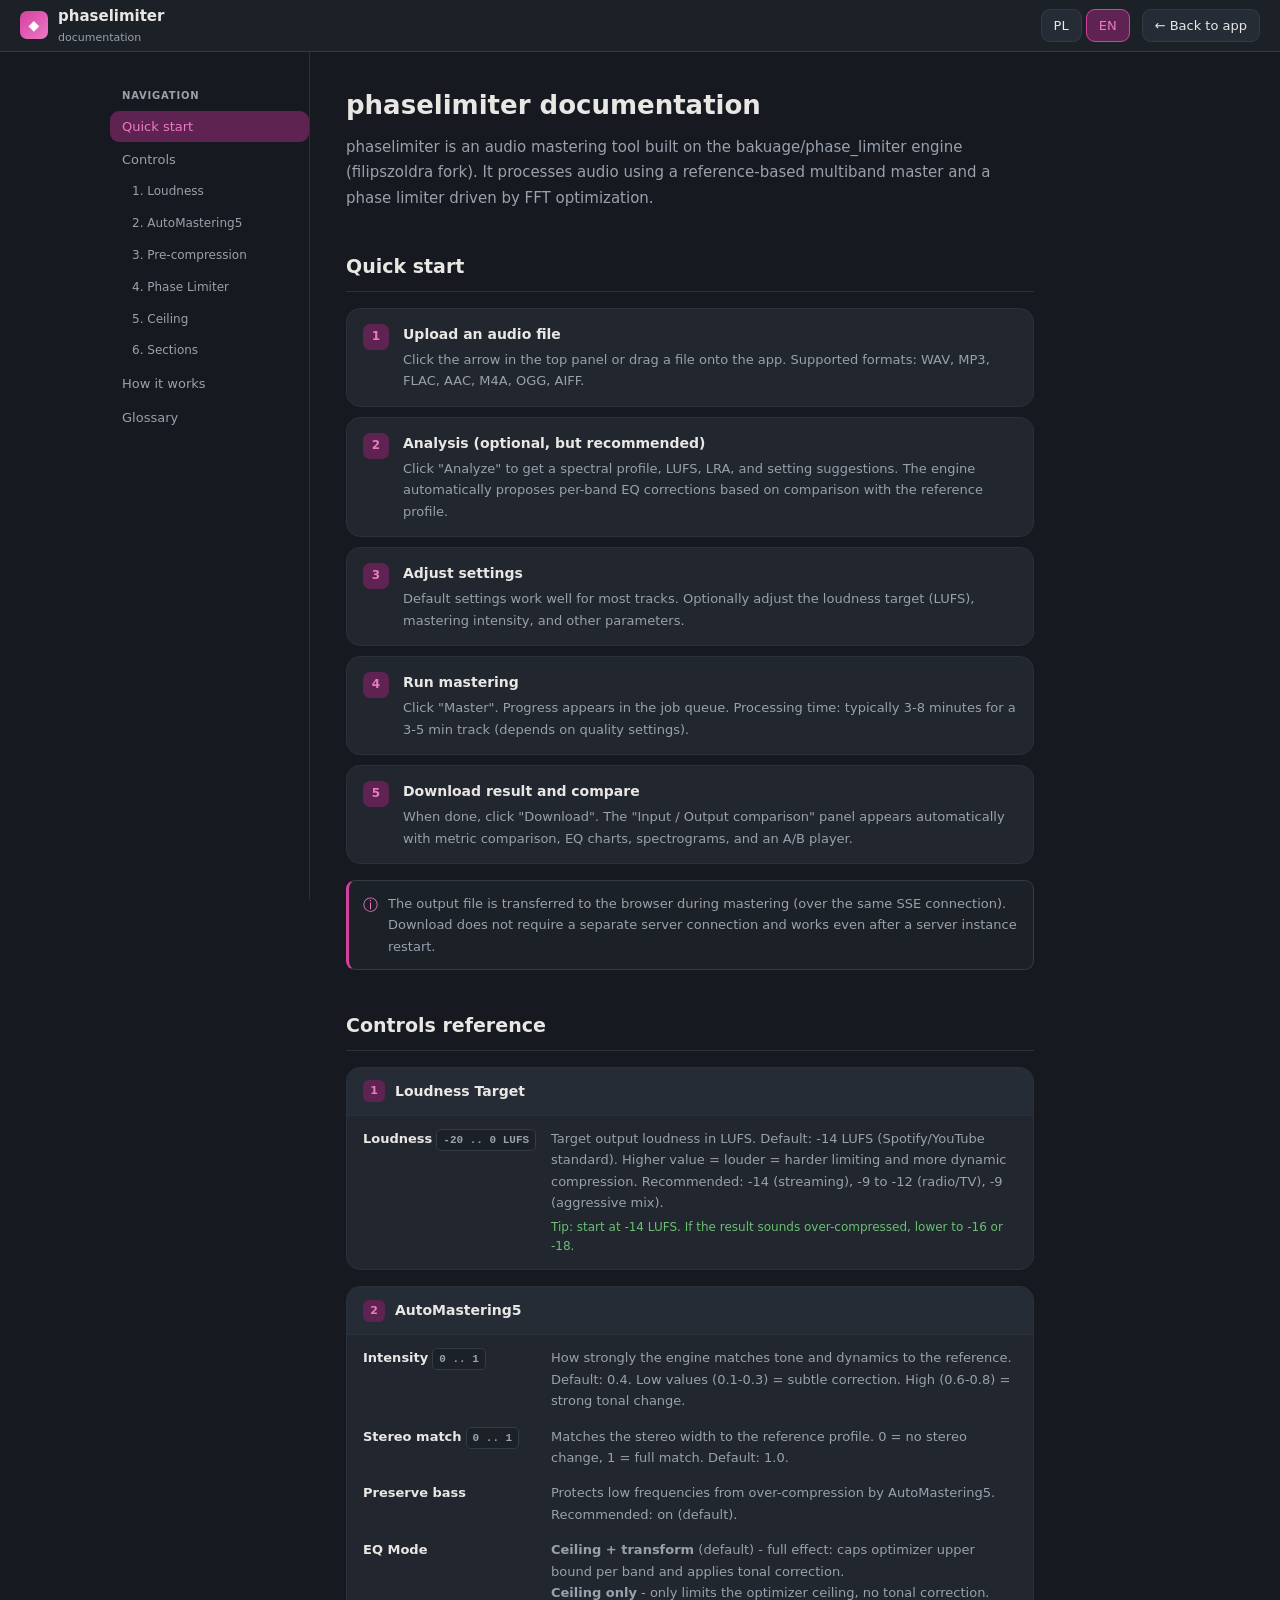
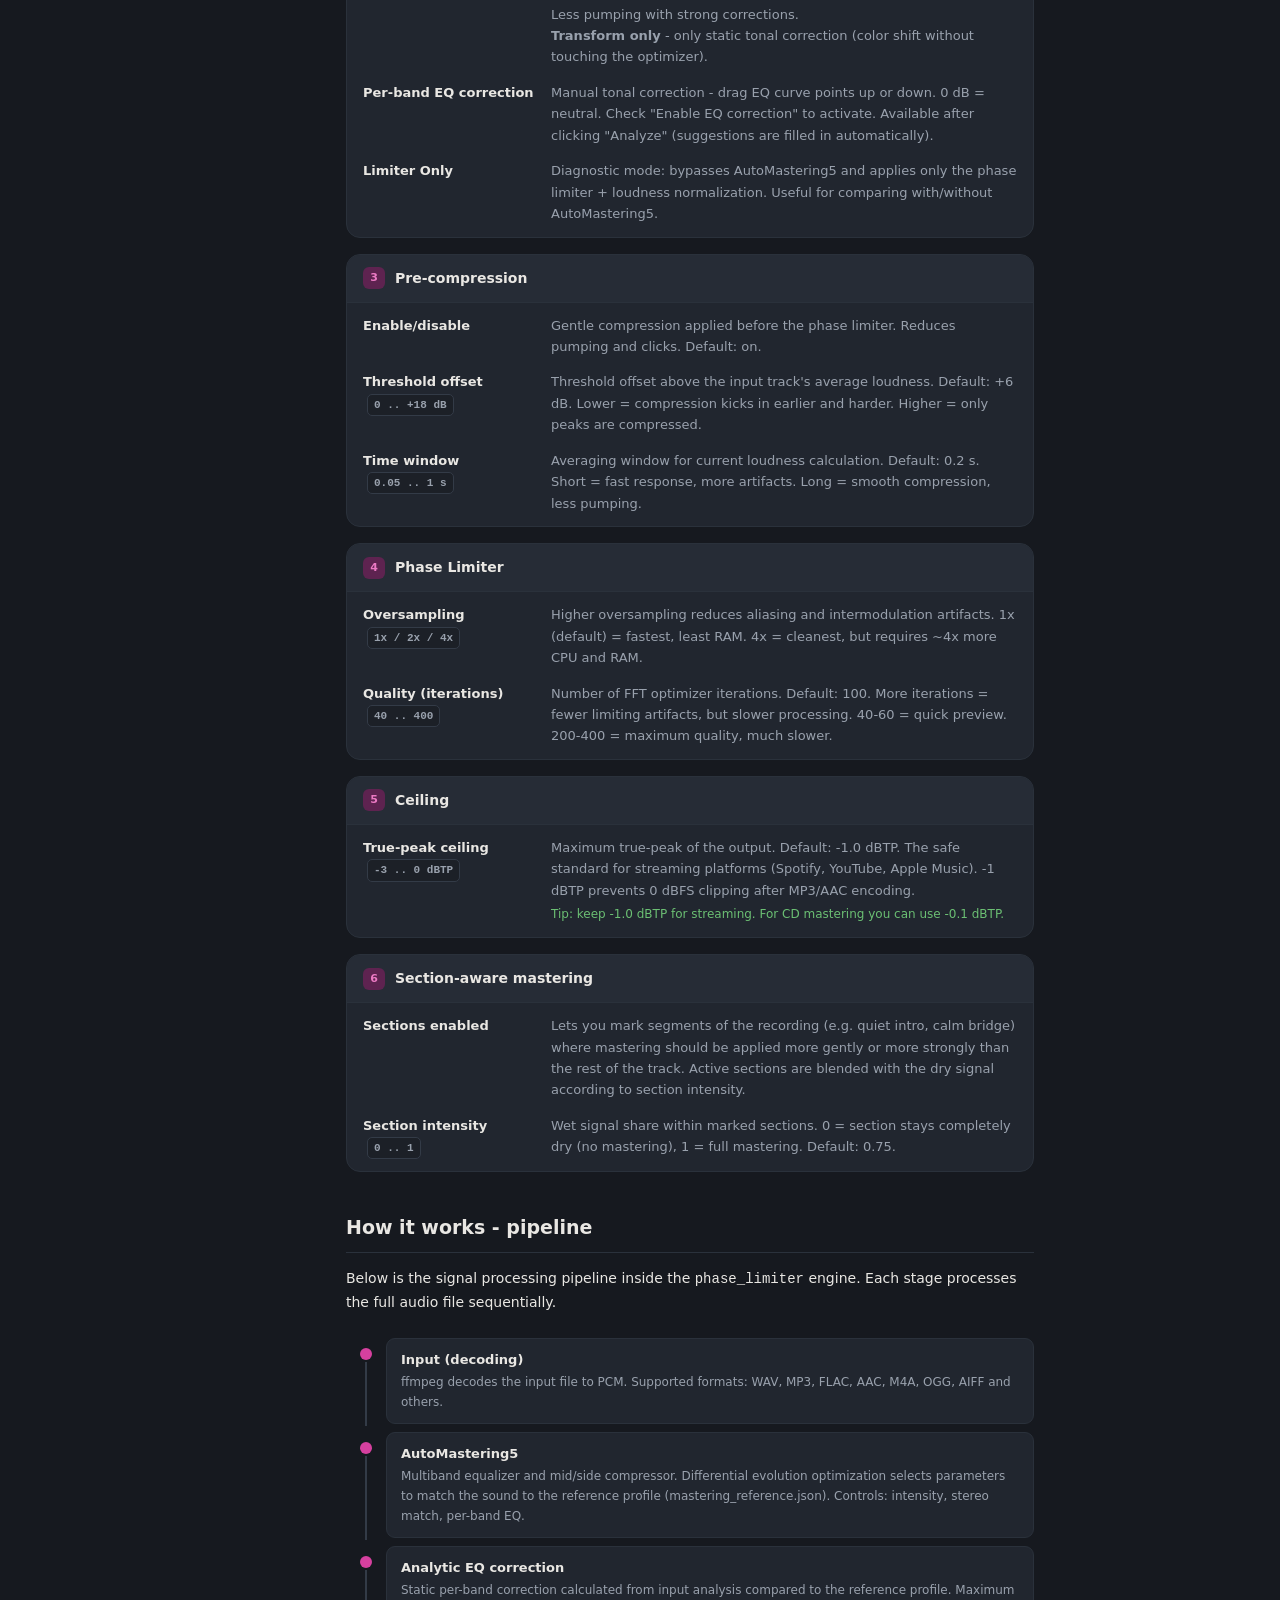
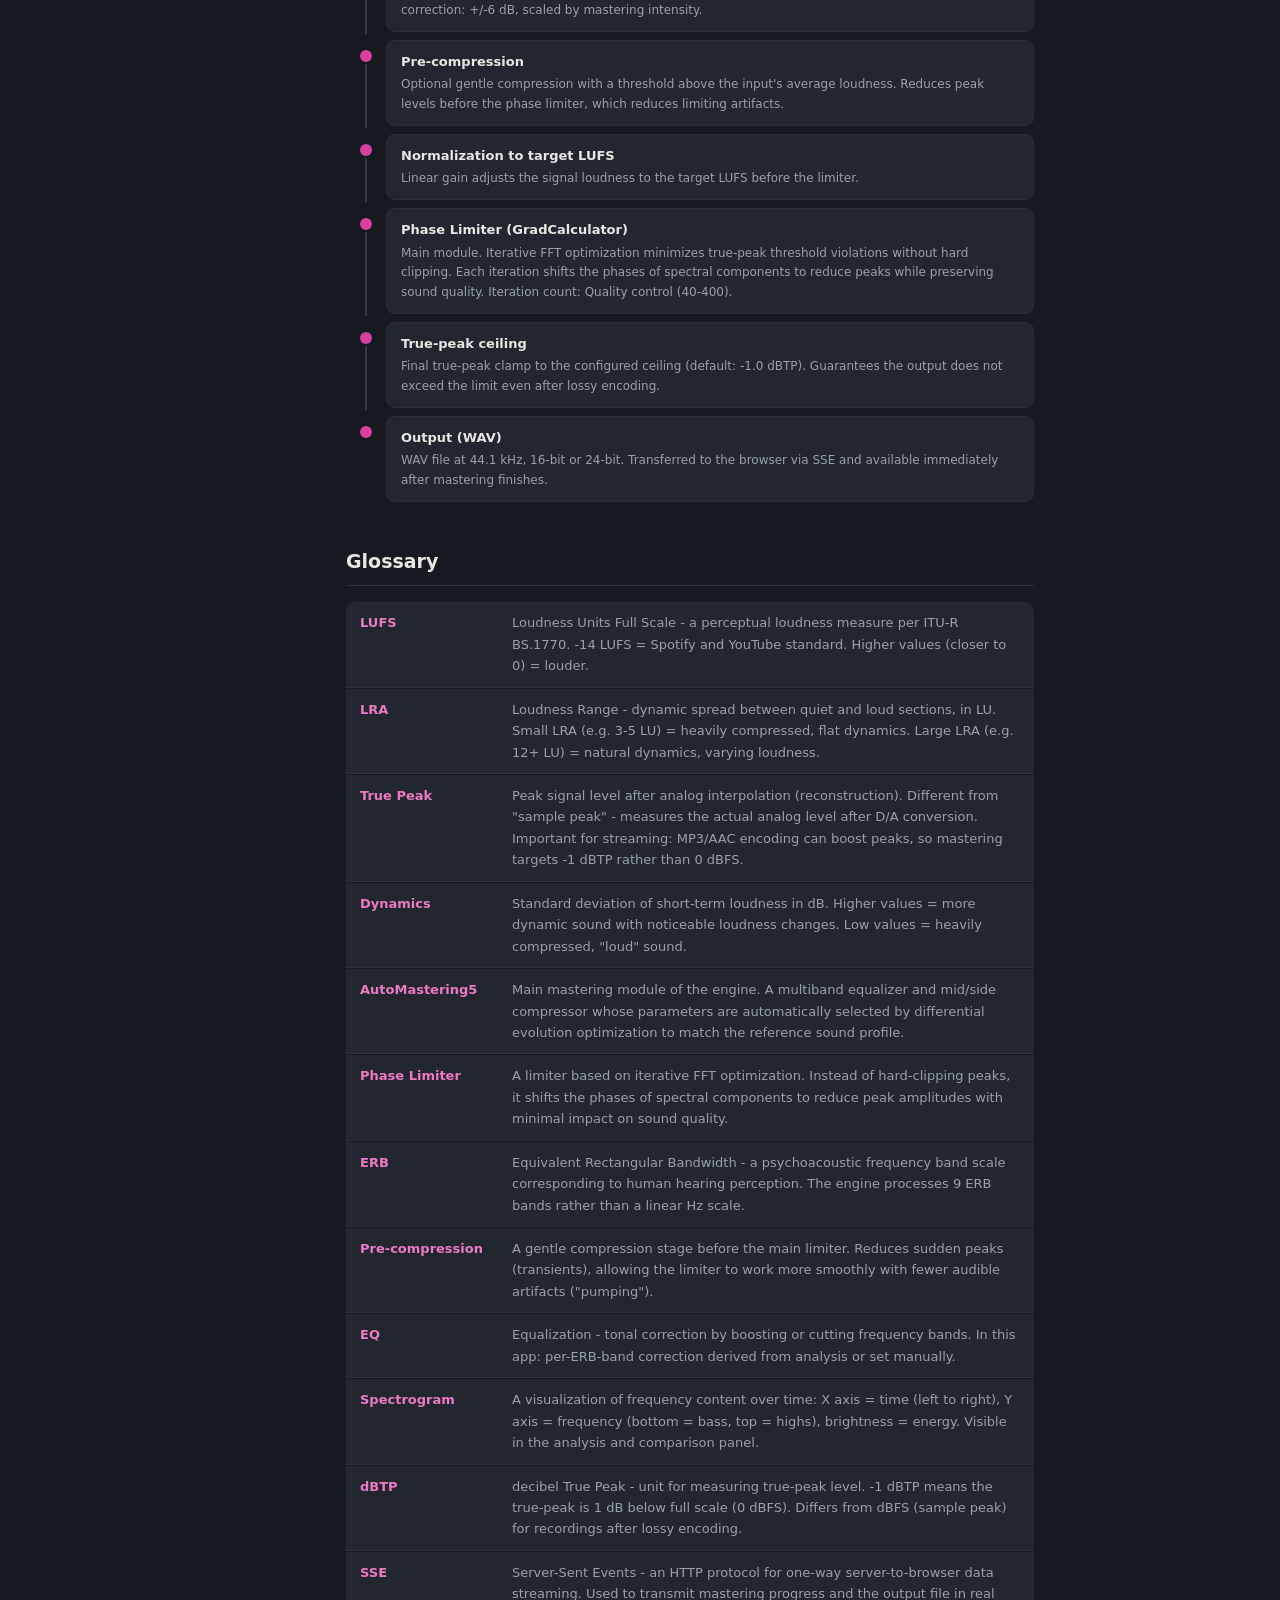
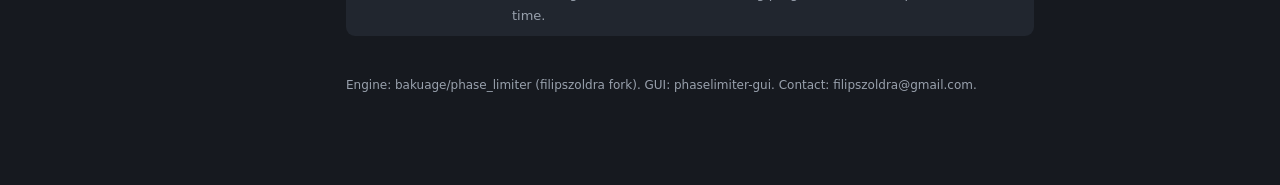
==== web/docs/index.html @ 51f245cd "feat: add /docs documentation page (PL/EN) with Docs link in topbar - web/docs/index.html: self-cont" ====
<!DOCTYPE html>
<html lang="pl">
<head>
<meta charset="UTF-8" />
<meta name="viewport" content="width=device-width, initial-scale=1.0" />
<title>phaselimiter - dokumentacja / docs</title>
<style>
*, *::before, *::after { box-sizing: border-box; margin: 0; padding: 0; }

:root {
  --bg:         #16191f;
  --bg-2:       #1c2027;
  --card:       #21262f;
  --card-2:     #262c36;
  --line:       #333b47;
  --line-soft:  #2a313b;
  --text:       #e9e7e3;
  --muted:      #99a1ad;
  --accent:     #d6409f;
  --accent-soft:#ec7ac4;
  --accent-dim: #5e2350;
  --ok:         #6bbf73;
  --radius:     14px;
  --radius-sm:  9px;
  --font: ui-sans-serif, system-ui, -apple-system, "Segoe UI", Roboto, Helvetica, Arial, sans-serif;
}

html { scroll-behavior: smooth; }
body {
  background: var(--bg);
  color: var(--text);
  font-family: var(--font);
  font-size: 14px;
  line-height: 1.65;
  min-height: 100vh;
}

a { color: var(--accent-soft); text-decoration: none; }
a:hover { text-decoration: underline; }

/* ---------- topbar ---------- */
.topbar {
  position: sticky;
  top: 0;
  z-index: 100;
  background: var(--bg-2);
  border-bottom: 1px solid var(--line);
  display: flex;
  align-items: center;
  gap: 12px;
  padding: 0 20px;
  height: 52px;
}
.topbar-brand {
  display: flex;
  align-items: center;
  gap: 10px;
  font-weight: 600;
  font-size: 15px;
  color: var(--text);
  flex: 1;
}
.topbar-brand .logo {
  width: 28px;
  height: 28px;
  background: linear-gradient(135deg, var(--accent), var(--accent-soft));
  border-radius: 7px;
  display: flex;
  align-items: center;
  justify-content: center;
  font-size: 14px;
  color: #fff;
  flex-shrink: 0;
}
.topbar-brand .subtitle {
  font-size: 11px;
  color: var(--muted);
  font-weight: 400;
  margin-top: 1px;
}
.btn {
  display: inline-flex;
  align-items: center;
  gap: 5px;
  padding: 5px 12px;
  border-radius: var(--radius-sm);
  border: 1px solid var(--line);
  background: var(--card-2);
  color: var(--text);
  font: inherit;
  font-size: 13px;
  cursor: pointer;
  transition: background .15s, border-color .15s;
  text-decoration: none;
  white-space: nowrap;
}
.btn:hover { background: #2c333e; border-color: #3c4552; text-decoration: none; }
.btn.active { background: var(--accent-dim); border-color: var(--accent); color: var(--accent-soft); }
.lang-btns { display: flex; gap: 4px; }

/* ---------- layout ---------- */
.layout {
  display: grid;
  grid-template-columns: 220px 1fr;
  max-width: 1100px;
  margin: 0 auto;
  gap: 0;
  min-height: calc(100vh - 52px);
}

/* ---------- sidebar ---------- */
.sidebar {
  position: sticky;
  top: 52px;
  height: calc(100vh - 52px);
  overflow-y: auto;
  padding: 24px 0 24px 20px;
  border-right: 1px solid var(--line-soft);
}
.sidebar nav { display: flex; flex-direction: column; gap: 2px; }
.nav-section {
  font-size: 10px;
  font-weight: 700;
  letter-spacing: .08em;
  text-transform: uppercase;
  color: var(--muted);
  padding: 12px 12px 4px;
}
.nav-link {
  display: block;
  padding: 5px 12px;
  border-radius: var(--radius-sm);
  color: var(--muted);
  font-size: 13px;
  transition: background .1s, color .1s;
}
.nav-link:hover { background: var(--card); color: var(--text); text-decoration: none; }
.nav-link.active { background: var(--accent-dim); color: var(--accent-soft); }

/* ---------- content ---------- */
.content {
  padding: 32px 36px 80px;
  max-width: 760px;
}

h1 { font-size: 26px; font-weight: 700; margin-bottom: 8px; }
h2 {
  font-size: 19px;
  font-weight: 600;
  margin: 40px 0 14px;
  padding-bottom: 8px;
  border-bottom: 1px solid var(--line-soft);
  scroll-margin-top: 68px;
}
h3 {
  font-size: 15px;
  font-weight: 600;
  color: var(--accent-soft);
  margin: 24px 0 8px;
  scroll-margin-top: 68px;
}
h4 { font-size: 13px; font-weight: 600; margin: 16px 0 4px; color: var(--text); }
p { margin-bottom: 10px; color: var(--text); }
li { margin-bottom: 4px; }
ul, ol { padding-left: 20px; margin-bottom: 12px; }

.lead {
  font-size: 15px;
  color: var(--muted);
  margin-bottom: 24px;
  line-height: 1.7;
}

/* ---------- step card ---------- */
.step-list { display: flex; flex-direction: column; gap: 10px; margin: 16px 0; }
.step-item {
  display: flex;
  gap: 14px;
  background: var(--card);
  border: 1px solid var(--line-soft);
  border-radius: var(--radius);
  padding: 14px 16px;
}
.step-num {
  width: 26px;
  height: 26px;
  background: var(--accent-dim);
  color: var(--accent-soft);
  border-radius: 7px;
  display: flex;
  align-items: center;
  justify-content: center;
  font-size: 12px;
  font-weight: 700;
  flex-shrink: 0;
  margin-top: 1px;
}
.step-body { flex: 1; }
.step-title { font-weight: 600; margin-bottom: 3px; }
.step-desc { color: var(--muted); font-size: 13px; }

/* ---------- control card ---------- */
.ctrl-section {
  background: var(--card);
  border: 1px solid var(--line-soft);
  border-radius: var(--radius);
  margin: 16px 0;
  overflow: hidden;
}
.ctrl-section-head {
  display: flex;
  align-items: center;
  gap: 10px;
  padding: 12px 16px;
  background: var(--card-2);
  border-bottom: 1px solid var(--line-soft);
}
.step-badge {
  width: 22px;
  height: 22px;
  background: var(--accent-dim);
  color: var(--accent-soft);
  border-radius: 6px;
  display: flex;
  align-items: center;
  justify-content: center;
  font-size: 11px;
  font-weight: 700;
  flex-shrink: 0;
}
.ctrl-section-title { font-weight: 600; font-size: 14px; }
.ctrl-section-body { padding: 12px 16px; display: flex; flex-direction: column; gap: 14px; }

.ctrl-row { display: grid; grid-template-columns: 180px 1fr; gap: 8px; align-items: start; }
.ctrl-name { font-weight: 600; font-size: 13px; }
.ctrl-range {
  display: inline-block;
  font-size: 11px;
  color: var(--muted);
  background: var(--bg-2);
  border: 1px solid var(--line);
  border-radius: 5px;
  padding: 1px 6px;
  margin-left: 4px;
  font-family: ui-monospace, "Cascadia Code", monospace;
}
.ctrl-desc { color: var(--muted); font-size: 13px; }
.ctrl-tip {
  margin-top: 4px;
  font-size: 12px;
  color: var(--ok);
}

/* ---------- pipeline ---------- */
.pipeline {
  display: flex;
  flex-direction: column;
  gap: 0;
  margin: 20px 0;
}
.pipe-step {
  display: flex;
  gap: 0;
  align-items: stretch;
}
.pipe-connector {
  display: flex;
  flex-direction: column;
  align-items: center;
  width: 40px;
  flex-shrink: 0;
}
.pipe-dot {
  width: 12px;
  height: 12px;
  border-radius: 50%;
  background: var(--accent);
  flex-shrink: 0;
  margin-top: 14px;
}
.pipe-line {
  width: 2px;
  flex: 1;
  background: var(--line);
  margin: 2px 0;
}
.pipe-step:last-child .pipe-line { display: none; }
.pipe-card {
  flex: 1;
  background: var(--card);
  border: 1px solid var(--line-soft);
  border-radius: var(--radius-sm);
  padding: 10px 14px;
  margin: 4px 0;
}
.pipe-card-title { font-weight: 600; font-size: 13px; margin-bottom: 3px; }
.pipe-card-desc { font-size: 12px; color: var(--muted); }

/* ---------- glossary table ---------- */
.glossary { display: flex; flex-direction: column; gap: 1px; margin: 16px 0; }
.gloss-row {
  display: grid;
  grid-template-columns: 140px 1fr;
  gap: 12px;
  padding: 10px 14px;
  background: var(--card);
  border-radius: 0;
  border-bottom: 1px solid var(--line-soft);
}
.gloss-row:first-child { border-radius: var(--radius-sm) var(--radius-sm) 0 0; }
.gloss-row:last-child { border-radius: 0 0 var(--radius-sm) var(--radius-sm); border-bottom: none; }
.gloss-term { font-weight: 700; font-size: 13px; color: var(--accent-soft); }
.gloss-def { font-size: 13px; color: var(--muted); }

/* ---------- callout ---------- */
.callout {
  display: flex;
  gap: 10px;
  background: var(--bg-2);
  border: 1px solid var(--line);
  border-left: 3px solid var(--accent);
  border-radius: var(--radius-sm);
  padding: 12px 14px;
  margin: 14px 0;
  font-size: 13px;
  color: var(--muted);
}
.callout-icon { color: var(--accent-soft); font-size: 15px; flex-shrink: 0; }

/* ---------- lang visibility ---------- */
.lang-pl, .lang-en { }
[data-lang="en"] .lang-pl { display: none; }
[data-lang="pl"] .lang-en { display: none; }

/* ---------- responsive ---------- */
@media (max-width: 700px) {
  .layout { grid-template-columns: 1fr; }
  .sidebar { display: none; }
  .content { padding: 20px 16px 60px; }
  .ctrl-row { grid-template-columns: 1fr; }
  .gloss-row { grid-template-columns: 1fr; gap: 2px; }
}
</style>
</head>
<body data-lang="pl">

<!-- TOPBAR -->
<header class="topbar">
  <div class="topbar-brand">
    <div class="logo">◆</div>
    <div>
      <div>phaselimiter</div>
      <div class="subtitle lang-pl">dokumentacja</div>
      <div class="subtitle lang-en">documentation</div>
    </div>
  </div>
  <div class="lang-btns">
    <button class="btn active" id="btnPL" onclick="setLang('pl')">PL</button>
    <button class="btn"        id="btnEN" onclick="setLang('en')">EN</button>
  </div>
  <a href="/" class="btn">
    <span class="lang-pl">&#8592; Aplikacja</span>
    <span class="lang-en">&#8592; Back to app</span>
  </a>
</header>

<!-- LAYOUT -->
<div class="layout">

  <!-- SIDEBAR -->
  <aside class="sidebar">
    <nav>
      <div class="nav-section lang-pl">Nawigacja</div>
      <div class="nav-section lang-en">Navigation</div>

      <a class="nav-link" href="#quickstart">
        <span class="lang-pl">Szybki start</span>
        <span class="lang-en">Quick start</span>
      </a>
      <a class="nav-link" href="#controls">
        <span class="lang-pl">Kontrolki</span>
        <span class="lang-en">Controls</span>
      </a>
      <a class="nav-link" href="#ctrl-loudness" style="padding-left:22px;font-size:12px">
        <span class="lang-pl">1. Glosnosc</span>
        <span class="lang-en">1. Loudness</span>
      </a>
      <a class="nav-link" href="#ctrl-am5" style="padding-left:22px;font-size:12px">
        <span class="lang-pl">2. AutoMastering5</span>
        <span class="lang-en">2. AutoMastering5</span>
      </a>
      <a class="nav-link" href="#ctrl-precomp" style="padding-left:22px;font-size:12px">
        <span class="lang-pl">3. Pre-kompresja</span>
        <span class="lang-en">3. Pre-compression</span>
      </a>
      <a class="nav-link" href="#ctrl-limiter" style="padding-left:22px;font-size:12px">
        <span class="lang-pl">4. Phase Limiter</span>
        <span class="lang-en">4. Phase Limiter</span>
      </a>
      <a class="nav-link" href="#ctrl-ceiling" style="padding-left:22px;font-size:12px">
        <span class="lang-pl">5. Sufit (Ceiling)</span>
        <span class="lang-en">5. Ceiling</span>
      </a>
      <a class="nav-link" href="#ctrl-sections" style="padding-left:22px;font-size:12px">
        <span class="lang-pl">6. Sekcje</span>
        <span class="lang-en">6. Sections</span>
      </a>
      <a class="nav-link" href="#pipeline">
        <span class="lang-pl">Jak to dziala</span>
        <span class="lang-en">How it works</span>
      </a>
      <a class="nav-link" href="#glossary">
        <span class="lang-pl">Slowniczek</span>
        <span class="lang-en">Glossary</span>
      </a>
    </nav>
  </aside>

  <!-- CONTENT -->
  <main class="content">

    <!-- TITLE -->
    <h1>
      <span class="lang-pl">Dokumentacja phaselimiter</span>
      <span class="lang-en">phaselimiter documentation</span>
    </h1>
    <p class="lead lang-pl">
      phaselimiter to narzedzie do masteringu audio oparte na silniku bakuage/phase_limiter
      (fork filipszoldra). Przetwarza pliki audio uzywajac wielopasmowego mastera referencyjnego
      i fazowego limitera opartego na optymalizacji FFT.
    </p>
    <p class="lead lang-en">
      phaselimiter is an audio mastering tool built on the bakuage/phase_limiter engine
      (filipszoldra fork). It processes audio using a reference-based multiband master
      and a phase limiter driven by FFT optimization.
    </p>

    <!-- QUICK START -->
    <h2 id="quickstart">
      <span class="lang-pl">Szybki start</span>
      <span class="lang-en">Quick start</span>
    </h2>

    <div class="step-list">
      <div class="step-item">
        <div class="step-num">1</div>
        <div class="step-body">
          <div class="step-title lang-pl">Wgraj plik audio</div>
          <div class="step-title lang-en">Upload an audio file</div>
          <div class="step-desc lang-pl">Kliknij strzalke w gornym panelu lub przeciabnij plik na obszar aplikacji. Obslugiwane formaty: WAV, MP3, FLAC, AAC, M4A, OGG, AIFF.</div>
          <div class="step-desc lang-en">Click the arrow in the top panel or drag a file onto the app. Supported formats: WAV, MP3, FLAC, AAC, M4A, OGG, AIFF.</div>
        </div>
      </div>
      <div class="step-item">
        <div class="step-num">2</div>
        <div class="step-body">
          <div class="step-title lang-pl">Analiza (opcjonalna, ale zalecana)</div>
          <div class="step-title lang-en">Analysis (optional, but recommended)</div>
          <div class="step-desc lang-pl">Kliknij "Analyze" aby uzyskac profil spektralny, LUFS, LRA i sugestie ustawien. Silnik automatycznie zaproponuje korekcje EQ per-pasmo na podstawie porownania z profilem referencyjnym.</div>
          <div class="step-desc lang-en">Click "Analyze" to get a spectral profile, LUFS, LRA, and setting suggestions. The engine automatically proposes per-band EQ corrections based on comparison with the reference profile.</div>
        </div>
      </div>
      <div class="step-item">
        <div class="step-num">3</div>
        <div class="step-body">
          <div class="step-title lang-pl">Dostosuj ustawienia</div>
          <div class="step-title lang-en">Adjust settings</div>
          <div class="step-desc lang-pl">Ustawienia domyslne dzialaja dobrze dla wiekszosci nagrań. Jesli chcesz - dostosuj cel glosnosci (LUFS), intensywnosc masteringu i inne parametry.</div>
          <div class="step-desc lang-en">Default settings work well for most tracks. Optionally adjust the loudness target (LUFS), mastering intensity, and other parameters.</div>
        </div>
      </div>
      <div class="step-item">
        <div class="step-num">4</div>
        <div class="step-body">
          <div class="step-title lang-pl">Uruchom mastering</div>
          <div class="step-title lang-en">Run mastering</div>
          <div class="step-desc lang-pl">Kliknij "Master". Postep pojawi sie w kolejce. Czas przetwarzania: typowo 3-8 minut dla nagrania 3-5 min (zalezy od ustawien jakosci).</div>
          <div class="step-desc lang-en">Click "Master". Progress appears in the job queue. Processing time: typically 3-8 minutes for a 3-5 min track (depends on quality settings).</div>
        </div>
      </div>
      <div class="step-item">
        <div class="step-num">5</div>
        <div class="step-body">
          <div class="step-title lang-pl">Pobierz wynik i porownaj</div>
          <div class="step-title lang-en">Download result and compare</div>
          <div class="step-desc lang-pl">Po zakonczeniu kliknij "Download". Panel "Input / Output comparison" pojawi sie automatycznie z porownaniem metryk, wykresow EQ, spektrogramow i odtwarzaczem A/B.</div>
          <div class="step-desc lang-en">When done, click "Download". The "Input / Output comparison" panel appears automatically with metric comparison, EQ charts, spectrograms, and an A/B player.</div>
        </div>
      </div>
    </div>

    <div class="callout">
      <span class="callout-icon">&#9432;</span>
      <span class="lang-pl">Plik wyjsciowy jest przesylany do przegladarki w trakcie masteringu (przez to samo polaczenie SSE). Pobieranie nie wymaga osobnego polaczenia z serwerem i dziala nawet po zrestartowaniu instancji serwerowej.</span>
      <span class="lang-en">The output file is transferred to the browser during mastering (over the same SSE connection). Download does not require a separate server connection and works even after a server instance restart.</span>
    </div>

    <!-- CONTROLS -->
    <h2 id="controls">
      <span class="lang-pl">Opis kontrolek</span>
      <span class="lang-en">Controls reference</span>
    </h2>

    <!-- Step 1 -->
    <div class="ctrl-section" id="ctrl-loudness">
      <div class="ctrl-section-head">
        <div class="step-badge">1</div>
        <div class="ctrl-section-title lang-pl">Cel glosnosci (Loudness Target)</div>
        <div class="ctrl-section-title lang-en">Loudness Target</div>
      </div>
      <div class="ctrl-section-body">
        <div class="ctrl-row">
          <div>
            <div class="ctrl-name lang-pl">Glosnosc<span class="ctrl-range">-20 .. 0 LUFS</span></div>
            <div class="ctrl-name lang-en">Loudness<span class="ctrl-range">-20 .. 0 LUFS</span></div>
          </div>
          <div>
            <div class="ctrl-desc lang-pl">Docelowa glosnosc wyjsciowa w LUFS. Domyslnie: -14 LUFS (standard Spotify/YouTube). Wyzsza wartosc = glosniej = mocniejsze dzialanie limitera i wiecej przyduszenia dynamiki. Zalecane wartosci: -14 (streaming), -9 do -12 (radio/telewizja), -9 (agresywny mix).</div>
            <div class="ctrl-desc lang-en">Target output loudness in LUFS. Default: -14 LUFS (Spotify/YouTube standard). Higher value = louder = harder limiting and more dynamic compression. Recommended: -14 (streaming), -9 to -12 (radio/TV), -9 (aggressive mix).</div>
            <div class="ctrl-tip lang-pl">Wskazowka: zacznij od -14 LUFS. Jesli brzmienie jest zbyt skompresowane - obniz do -16 lub -18.</div>
            <div class="ctrl-tip lang-en">Tip: start at -14 LUFS. If the result sounds over-compressed, lower to -16 or -18.</div>
          </div>
        </div>
      </div>
    </div>

    <!-- Step 2 -->
    <div class="ctrl-section" id="ctrl-am5">
      <div class="ctrl-section-head">
        <div class="step-badge">2</div>
        <div class="ctrl-section-title lang-pl">AutoMastering5</div>
        <div class="ctrl-section-title lang-en">AutoMastering5</div>
      </div>
      <div class="ctrl-section-body">
        <div class="ctrl-row">
          <div>
            <div class="ctrl-name lang-pl">Intensywnosc<span class="ctrl-range">0 .. 1</span></div>
            <div class="ctrl-name lang-en">Intensity<span class="ctrl-range">0 .. 1</span></div>
          </div>
          <div>
            <div class="ctrl-desc lang-pl">Jak mocno silnik dopasowuje barwe i dynamike do wzorca referencyjnego. Domyslnie: 0.4. Niskie wartosci (0.1-0.3) = subtelna korekcja. Wysokie (0.6-0.8) = wyrazna zmiana tonalna.</div>
            <div class="ctrl-desc lang-en">How strongly the engine matches tone and dynamics to the reference. Default: 0.4. Low values (0.1-0.3) = subtle correction. High (0.6-0.8) = strong tonal change.</div>
          </div>
        </div>
        <div class="ctrl-row">
          <div>
            <div class="ctrl-name lang-pl">Dopasowanie stereo<span class="ctrl-range">0 .. 1</span></div>
            <div class="ctrl-name lang-en">Stereo match<span class="ctrl-range">0 .. 1</span></div>
          </div>
          <div>
            <div class="ctrl-desc lang-pl">Dopasowanie szerokosci obrazu stereo do wzorca referencyjnego. 0 = bez zmian w stereo, 1 = pelne dopasowanie. Domyslnie: 1.0.</div>
            <div class="ctrl-desc lang-en">Matches the stereo width to the reference profile. 0 = no stereo change, 1 = full match. Default: 1.0.</div>
          </div>
        </div>
        <div class="ctrl-row">
          <div>
            <div class="ctrl-name lang-pl">Zachowaj basy</div>
            <div class="ctrl-name lang-en">Preserve bass</div>
          </div>
          <div>
            <div class="ctrl-desc lang-pl">Chroni niskie czestotliwosci przed nadmiernym przyduszeniem przez AutoMastering5. Zalecane wlaczone (domyslnie).</div>
            <div class="ctrl-desc lang-en">Protects low frequencies from over-compression by AutoMastering5. Recommended: on (default).</div>
          </div>
        </div>
        <div class="ctrl-row">
          <div>
            <div class="ctrl-name lang-pl">Tryb EQ</div>
            <div class="ctrl-name lang-en">EQ Mode</div>
          </div>
          <div>
            <div class="ctrl-desc lang-pl">
              <b>Ceiling + transform</b> (domyslny) - pelne dzialanie: ogranicza gorny puchar optymalizatora per-pasmo i realizuje korekcje tonalna.<br>
              <b>Ceiling only</b> - tylko ograniczenie optimum, bez korekcji tonalnej. Mniej "pompowania" przy silnej korekcji.<br>
              <b>Transform only</b> - tylko statyczna korekcja tonalna (przesunięcie barwy bez ingerencji w optimum).
            </div>
            <div class="ctrl-desc lang-en">
              <b>Ceiling + transform</b> (default) - full effect: caps optimizer upper bound per band and applies tonal correction.<br>
              <b>Ceiling only</b> - only limits the optimizer ceiling, no tonal correction. Less pumping with strong corrections.<br>
              <b>Transform only</b> - only static tonal correction (color shift without touching the optimizer).
            </div>
          </div>
        </div>
        <div class="ctrl-row">
          <div>
            <div class="ctrl-name lang-pl">Korekcja EQ per-pasmo</div>
            <div class="ctrl-name lang-en">Per-band EQ correction</div>
          </div>
          <div>
            <div class="ctrl-desc lang-pl">Reczna korekcja tonalna - przeciagnij punkty krzywej EQ w gore lub w dol. Wartosc 0 dB = neutralna. Zaznacz "Enable EQ correction" aby aktywowac. Dostepne po kliknieciu "Analyze" (sugestie sa wypelniane automatycznie).</div>
            <div class="ctrl-desc lang-en">Manual tonal correction - drag EQ curve points up or down. 0 dB = neutral. Check "Enable EQ correction" to activate. Available after clicking "Analyze" (suggestions are filled in automatically).</div>
          </div>
        </div>
        <div class="ctrl-row">
          <div>
            <div class="ctrl-name lang-pl">Tylko limiter</div>
            <div class="ctrl-name lang-en">Limiter Only</div>
          </div>
          <div>
            <div class="ctrl-desc lang-pl">Tryb diagnostyczny: omija AutoMastering5 i stosuje tylko phase limiter + normalizacje glosnosci. Przydatne do porownania "przed/po" AutoMastering5.</div>
            <div class="ctrl-desc lang-en">Diagnostic mode: bypasses AutoMastering5 and applies only the phase limiter + loudness normalization. Useful for comparing with/without AutoMastering5.</div>
          </div>
        </div>
      </div>
    </div>

    <!-- Step 3 -->
    <div class="ctrl-section" id="ctrl-precomp">
      <div class="ctrl-section-head">
        <div class="step-badge">3</div>
        <div class="ctrl-section-title lang-pl">Pre-kompresja</div>
        <div class="ctrl-section-title lang-en">Pre-compression</div>
      </div>
      <div class="ctrl-section-body">
        <div class="ctrl-row">
          <div>
            <div class="ctrl-name lang-pl">Wlaczony/wylaczony</div>
            <div class="ctrl-name lang-en">Enable/disable</div>
          </div>
          <div>
            <div class="ctrl-desc lang-pl">Lagodna kompresja stosowana przed phase limiterem. Zmniejsza pompowanie i trzaski. Domyslnie: wlaczona.</div>
            <div class="ctrl-desc lang-en">Gentle compression applied before the phase limiter. Reduces pumping and clicks. Default: on.</div>
          </div>
        </div>
        <div class="ctrl-row">
          <div>
            <div class="ctrl-name lang-pl">Prog (offset)<span class="ctrl-range">0 .. +18 dB</span></div>
            <div class="ctrl-name lang-en">Threshold offset<span class="ctrl-range">0 .. +18 dB</span></div>
          </div>
          <div>
            <div class="ctrl-desc lang-pl">Offset progu kompresji powyzej sredniej glosnosci wejscia. Domyslnie: +6 dB. Nizszy = kompresja wchodzi wczesniej i jest mocniejsza. Wyzszy = tylko szczyty sa kompresowane.</div>
            <div class="ctrl-desc lang-en">Threshold offset above the input track's average loudness. Default: +6 dB. Lower = compression kicks in earlier and harder. Higher = only peaks are compressed.</div>
          </div>
        </div>
        <div class="ctrl-row">
          <div>
            <div class="ctrl-name lang-pl">Okno czasowe<span class="ctrl-range">0.05 .. 1 s</span></div>
            <div class="ctrl-name lang-en">Time window<span class="ctrl-range">0.05 .. 1 s</span></div>
          </div>
          <div>
            <div class="ctrl-desc lang-pl">Czas usredniania do obliczenia aktualnej glosnosci. Domyslnie: 0.2 s. Krotkie wartosci = szybka reakcja, wiecej artefaktow. Dlugie = plynna kompresja, mniej pompowania.</div>
            <div class="ctrl-desc lang-en">Averaging window for current loudness calculation. Default: 0.2 s. Short = fast response, more artifacts. Long = smooth compression, less pumping.</div>
          </div>
        </div>
      </div>
    </div>

    <!-- Step 4 -->
    <div class="ctrl-section" id="ctrl-limiter">
      <div class="ctrl-section-head">
        <div class="step-badge">4</div>
        <div class="ctrl-section-title">Phase Limiter</div>
      </div>
      <div class="ctrl-section-body">
        <div class="ctrl-row">
          <div>
            <div class="ctrl-name lang-pl">Nadprobkowanie<span class="ctrl-range">1x / 2x / 4x</span></div>
            <div class="ctrl-name lang-en">Oversampling<span class="ctrl-range">1x / 2x / 4x</span></div>
          </div>
          <div>
            <div class="ctrl-desc lang-pl">Wyzsze nadprobkowanie zmniejsza aliasing i artefakty intermodulacji. 1x (domyslne) = najszybsze, najmniejsze zuzycie RAM. 4x = najczysciej, ale wymaga ~4x wiecej CPU i RAM.</div>
            <div class="ctrl-desc lang-en">Higher oversampling reduces aliasing and intermodulation artifacts. 1x (default) = fastest, least RAM. 4x = cleanest, but requires ~4x more CPU and RAM.</div>
          </div>
        </div>
        <div class="ctrl-row">
          <div>
            <div class="ctrl-name lang-pl">Jakosc (iteracje)<span class="ctrl-range">40 .. 400</span></div>
            <div class="ctrl-name lang-en">Quality (iterations)<span class="ctrl-range">40 .. 400</span></div>
          </div>
          <div>
            <div class="ctrl-desc lang-pl">Liczba iteracji optymalizatora FFT. Domyslnie: 100. Wiecej iteracji = mniej artefaktow limitera, ale wolniejsze przetwarzanie. Wartosc 40-60 = szybki podglad. 200-400 = maksymalna jakosc, duzo wolniej.</div>
            <div class="ctrl-desc lang-en">Number of FFT optimizer iterations. Default: 100. More iterations = fewer limiting artifacts, but slower processing. 40-60 = quick preview. 200-400 = maximum quality, much slower.</div>
          </div>
        </div>
      </div>
    </div>

    <!-- Step 5 -->
    <div class="ctrl-section" id="ctrl-ceiling">
      <div class="ctrl-section-head">
        <div class="step-badge">5</div>
        <div class="ctrl-section-title lang-pl">Sufit (Ceiling)</div>
        <div class="ctrl-section-title lang-en">Ceiling</div>
      </div>
      <div class="ctrl-section-body">
        <div class="ctrl-row">
          <div>
            <div class="ctrl-name lang-pl">True-peak sufit<span class="ctrl-range">-3 .. 0 dBTP</span></div>
            <div class="ctrl-name lang-en">True-peak ceiling<span class="ctrl-range">-3 .. 0 dBTP</span></div>
          </div>
          <div>
            <div class="ctrl-desc lang-pl">Maksymalny true-peak wyjscia. Domyslnie: -1.0 dBTP. Standard bezpieczny dla platform streamingowych (Spotify, YouTube, Apple Music). -1 dBTP zapobiega przekroczeniu 0 dBFS po kompresji MP3/AAC.</div>
            <div class="ctrl-desc lang-en">Maximum true-peak of the output. Default: -1.0 dBTP. The safe standard for streaming platforms (Spotify, YouTube, Apple Music). -1 dBTP prevents 0 dBFS clipping after MP3/AAC encoding.</div>
            <div class="ctrl-tip lang-pl">Wskazowka: pozostaw -1.0 dBTP dla streamingu. Dla masteringu na CD mozna ustawic -0.1 dBTP.</div>
            <div class="ctrl-tip lang-en">Tip: keep -1.0 dBTP for streaming. For CD mastering you can use -0.1 dBTP.</div>
          </div>
        </div>
      </div>
    </div>

    <!-- Step 6 -->
    <div class="ctrl-section" id="ctrl-sections">
      <div class="ctrl-section-head">
        <div class="step-badge">6</div>
        <div class="ctrl-section-title lang-pl">Mastering sekcyjny</div>
        <div class="ctrl-section-title lang-en">Section-aware mastering</div>
      </div>
      <div class="ctrl-section-body">
        <div class="ctrl-row">
          <div>
            <div class="ctrl-name lang-pl">Sekcje wlaczone</div>
            <div class="ctrl-name lang-en">Sections enabled</div>
          </div>
          <div>
            <div class="ctrl-desc lang-pl">Pozwala oznaczac fragmenty nagrania (np. ciche intro, spokojny bridge) gdzie mastering ma dzialac lagodniej lub mocniej niz w reszcie utworu. Aktywne sekcje sa mieszane z sygnalem suchym zgodnie z intensywnoscia sekcji.</div>
            <div class="ctrl-desc lang-en">Lets you mark segments of the recording (e.g. quiet intro, calm bridge) where mastering should be applied more gently or more strongly than the rest of the track. Active sections are blended with the dry signal according to section intensity.</div>
          </div>
        </div>
        <div class="ctrl-row">
          <div>
            <div class="ctrl-name lang-pl">Intensywnosc sekcji<span class="ctrl-range">0 .. 1</span></div>
            <div class="ctrl-name lang-en">Section intensity<span class="ctrl-range">0 .. 1</span></div>
          </div>
          <div>
            <div class="ctrl-desc lang-pl">Udzial przetworzonego sygnalu w zaznaczonych sekcjach. 0 = sekcja pozostaje zupelnie sucha (bez masteringu), 1 = pelny mastering. Domyslnie: 0.75.</div>
            <div class="ctrl-desc lang-en">Wet signal share within marked sections. 0 = section stays completely dry (no mastering), 1 = full mastering. Default: 0.75.</div>
          </div>
        </div>
      </div>
    </div>

    <!-- PIPELINE -->
    <h2 id="pipeline">
      <span class="lang-pl">Jak to dziala - pipeline</span>
      <span class="lang-en">How it works - pipeline</span>
    </h2>

    <p class="lang-pl">Ponizej schemat przetwarzania sygnalu wewnatrz silnika <code>phase_limiter</code>. Kazdy etap jest wykonywany seryjnie na pelnym pliku audio.</p>
    <p class="lang-en">Below is the signal processing pipeline inside the <code>phase_limiter</code> engine. Each stage processes the full audio file sequentially.</p>

    <div class="pipeline">
      <div class="pipe-step">
        <div class="pipe-connector"><div class="pipe-dot"></div><div class="pipe-line"></div></div>
        <div class="pipe-card">
          <div class="pipe-card-title lang-pl">Wejscie (dekodowanie)</div>
          <div class="pipe-card-title lang-en">Input (decoding)</div>
          <div class="pipe-card-desc lang-pl">ffmpeg dekoduje plik wejsciowy do PCM. Obslugiwane formaty: WAV, MP3, FLAC, AAC, M4A, OGG, AIFF i inne.</div>
          <div class="pipe-card-desc lang-en">ffmpeg decodes the input file to PCM. Supported formats: WAV, MP3, FLAC, AAC, M4A, OGG, AIFF and others.</div>
        </div>
      </div>
      <div class="pipe-step">
        <div class="pipe-connector"><div class="pipe-dot"></div><div class="pipe-line"></div></div>
        <div class="pipe-card">
          <div class="pipe-card-title">AutoMastering5</div>
          <div class="pipe-card-desc lang-pl">Wielopasmowy korektor i kompresor mid/side. Optymalizacja rozniczkowa (differential evolution) dobiera parametry aby dopasowac brzmienie do profilu referencyjnego (mastering_reference.json). Kontroluje: intensywnosc, dopasowanie stereo, EQ per-pasmo.</div>
          <div class="pipe-card-desc lang-en">Multiband equalizer and mid/side compressor. Differential evolution optimization selects parameters to match the sound to the reference profile (mastering_reference.json). Controls: intensity, stereo match, per-band EQ.</div>
        </div>
      </div>
      <div class="pipe-step">
        <div class="pipe-connector"><div class="pipe-dot"></div><div class="pipe-line"></div></div>
        <div class="pipe-card">
          <div class="pipe-card-title lang-pl">Korekcja EQ (analityczna)</div>
          <div class="pipe-card-title lang-en">Analytic EQ correction</div>
          <div class="pipe-card-desc lang-pl">Statyczna korekcja per-pasmo wyliczona z analizy wejscia i porownania z profilem referencyjnym. Maksymalna korekcja: +/-6 dB, skalowana przez intensywnosc masteringu.</div>
          <div class="pipe-card-desc lang-en">Static per-band correction calculated from input analysis compared to the reference profile. Maximum correction: +/-6 dB, scaled by mastering intensity.</div>
        </div>
      </div>
      <div class="pipe-step">
        <div class="pipe-connector"><div class="pipe-dot"></div><div class="pipe-line"></div></div>
        <div class="pipe-card">
          <div class="pipe-card-title lang-pl">Pre-kompresja</div>
          <div class="pipe-card-title lang-en">Pre-compression</div>
          <div class="pipe-card-desc lang-pl">Opcjonalna lagodna kompresja z progiem powyzej sredniej glosnosci wejscia. Zmniejsza szczytowe wartosci przed fazowym limiterem, co redukuje artefakty limitowania.</div>
          <div class="pipe-card-desc lang-en">Optional gentle compression with a threshold above the input's average loudness. Reduces peak levels before the phase limiter, which reduces limiting artifacts.</div>
        </div>
      </div>
      <div class="pipe-step">
        <div class="pipe-connector"><div class="pipe-dot"></div><div class="pipe-line"></div></div>
        <div class="pipe-card">
          <div class="pipe-card-title lang-pl">Normalizacja do celu LUFS</div>
          <div class="pipe-card-title lang-en">Normalization to target LUFS</div>
          <div class="pipe-card-desc lang-pl">Liniowy gain dopasowuje glosnosc sygnalu do docelowego LUFS przed limiterem.</div>
          <div class="pipe-card-desc lang-en">Linear gain adjusts the signal loudness to the target LUFS before the limiter.</div>
        </div>
      </div>
      <div class="pipe-step">
        <div class="pipe-connector"><div class="pipe-dot"></div><div class="pipe-line"></div></div>
        <div class="pipe-card">
          <div class="pipe-card-title lang-pl">Phase Limiter (GradCalculator)</div>
          <div class="pipe-card-title lang-en">Phase Limiter (GradCalculator)</div>
          <div class="pipe-card-desc lang-pl">Glowny modul. Iteracyjna optymalizacja FFT minimalizuje naruszenia progu true-peak bez typowego "twardego przycięcia" (clipping). Kazda iteracja przesuwa fazy skladowych widma aby zmniejszyc szczyty przy zachowaniu brzmienia. Liczba iteracji: kontrolka Quality (40-400).</div>
          <div class="pipe-card-desc lang-en">Main module. Iterative FFT optimization minimizes true-peak threshold violations without hard clipping. Each iteration shifts the phases of spectral components to reduce peaks while preserving sound quality. Iteration count: Quality control (40-400).</div>
        </div>
      </div>
      <div class="pipe-step">
        <div class="pipe-connector"><div class="pipe-dot"></div><div class="pipe-line"></div></div>
        <div class="pipe-card">
          <div class="pipe-card-title lang-pl">Sufit true-peak</div>
          <div class="pipe-card-title lang-en">True-peak ceiling</div>
          <div class="pipe-card-desc lang-pl">Ostateczne przycięcie true-peak do ustawionego sufitu (domyslnie -1.0 dBTP). Gwarantuje, ze plik wyjsciowy nie przekroczy limitu nawet po ewentualnym kodowaniu stratnym.</div>
          <div class="pipe-card-desc lang-en">Final true-peak clamp to the configured ceiling (default: -1.0 dBTP). Guarantees the output does not exceed the limit even after lossy encoding.</div>
        </div>
      </div>
      <div class="pipe-step">
        <div class="pipe-connector"><div class="pipe-dot"></div></div>
        <div class="pipe-card">
          <div class="pipe-card-title lang-pl">Wyjscie (WAV)</div>
          <div class="pipe-card-title lang-en">Output (WAV)</div>
          <div class="pipe-card-desc lang-pl">Plik WAV 44.1 kHz, 16-bit lub 24-bit. Przesylany do przegladarki przez SSE i dostepny od razu po zakonczeniu masteringu.</div>
          <div class="pipe-card-desc lang-en">WAV file at 44.1 kHz, 16-bit or 24-bit. Transferred to the browser via SSE and available immediately after mastering finishes.</div>
        </div>
      </div>
    </div>

    <!-- GLOSSARY -->
    <h2 id="glossary">
      <span class="lang-pl">Slowniczek terminow</span>
      <span class="lang-en">Glossary</span>
    </h2>

    <div class="glossary">
      <div class="gloss-row">
        <div class="gloss-term">LUFS</div>
        <div class="gloss-def lang-pl">Loudness Units Full Scale - miara glosnosci postrzeganej (percepcyjnej), mierzona zgodnie z ITU-R BS.1770. -14 LUFS = standard Spotify i YouTube. Im wyzsza wartosc (blizej 0), tym glosniej.</div>
        <div class="gloss-def lang-en">Loudness Units Full Scale - a perceptual loudness measure per ITU-R BS.1770. -14 LUFS = Spotify and YouTube standard. Higher values (closer to 0) = louder.</div>
      </div>
      <div class="gloss-row">
        <div class="gloss-term">LRA</div>
        <div class="gloss-def lang-pl">Loudness Range - rozstep dynamiczny miedzy cichymi a glosnymi fragmentami, w jednostkach LU. Mala LRA (np. 3-5 LU) = mocno skompresowany, plaska dynamika. Duza LRA (np. 12+ LU) = naturalna dynamika, zmienna glosnosc.</div>
        <div class="gloss-def lang-en">Loudness Range - dynamic spread between quiet and loud sections, in LU. Small LRA (e.g. 3-5 LU) = heavily compressed, flat dynamics. Large LRA (e.g. 12+ LU) = natural dynamics, varying loudness.</div>
      </div>
      <div class="gloss-row">
        <div class="gloss-term">True Peak</div>
        <div class="gloss-def lang-pl">Szczytowa wartosc sygnalu po interpolacji analogowej (rekonstrukcji). Rozni sie od "sample peak" - mierzy rzeczywisty analog po konwersji D/A. Wazne dla platform streamingowych: MP3/AAC moga wzmacniac szczyty, dlatego mastering celuje w -1 dBTP, a nie 0 dBFS.</div>
        <div class="gloss-def lang-en">Peak signal level after analog interpolation (reconstruction). Different from "sample peak" - measures the actual analog level after D/A conversion. Important for streaming: MP3/AAC encoding can boost peaks, so mastering targets -1 dBTP rather than 0 dBFS.</div>
      </div>
      <div class="gloss-row">
        <div class="gloss-term">Dynamics</div>
        <div class="gloss-def lang-pl">Odchylenie standardowe krotkoterminowej glosnosci w dB. Wyzsze wartosci = bardziej dynamiczny dzwiek z wyraznymi zmianami glosnosci. Niskie wartosci = brzmienie mocno skompresowane, "glosne".</div>
        <div class="gloss-def lang-en">Standard deviation of short-term loudness in dB. Higher values = more dynamic sound with noticeable loudness changes. Low values = heavily compressed, "loud" sound.</div>
      </div>
      <div class="gloss-row">
        <div class="gloss-term">AutoMastering5</div>
        <div class="gloss-def lang-pl">Glowny modul masteringowy silnika. Wielopasmowy korektor i kompresor mid/side, ktorego parametry sa dobierane automatycznie przez optymalizacje rozniczkowa (differential evolution) aby dopasowac brzmienie do profilu referencyjnego.</div>
        <div class="gloss-def lang-en">Main mastering module of the engine. A multiband equalizer and mid/side compressor whose parameters are automatically selected by differential evolution optimization to match the reference sound profile.</div>
      </div>
      <div class="gloss-row">
        <div class="gloss-term">Phase Limiter</div>
        <div class="gloss-def lang-pl">Limiter oparty na iteracyjnej optymalizacji FFT. Zamiast "obcinac" szczyty (clipping), przesuwa fazy skladowych widmowych aby zredukowac amplitudy szczytowe przy minimalnym wplywie na brzmienie.</div>
        <div class="gloss-def lang-en">A limiter based on iterative FFT optimization. Instead of hard-clipping peaks, it shifts the phases of spectral components to reduce peak amplitudes with minimal impact on sound quality.</div>
      </div>
      <div class="gloss-row">
        <div class="gloss-term">ERB</div>
        <div class="gloss-def lang-pl">Equivalent Rectangular Bandwidth - psychoakustyczna skala pasm czestotliwosci odpowiadajaca percepcji ucha ludzkiego. Silnik przetwarza 9 pasm ERB zamiast liniowej skali Hz.</div>
        <div class="gloss-def lang-en">Equivalent Rectangular Bandwidth - a psychoacoustic frequency band scale corresponding to human hearing perception. The engine processes 9 ERB bands rather than a linear Hz scale.</div>
      </div>
      <div class="gloss-row">
        <div class="gloss-term">Pre-compression</div>
        <div class="gloss-def lang-pl">Etap lagodnej kompresji przed glownym limiterem. Redukuje naglee szczyty (transjenty) co pozwala limiterowi pracowac plynniej i z mniej slyszalnymi artefaktami ("pompowanie").</div>
        <div class="gloss-def lang-en">A gentle compression stage before the main limiter. Reduces sudden peaks (transients), allowing the limiter to work more smoothly with fewer audible artifacts ("pumping").</div>
      </div>
      <div class="gloss-row">
        <div class="gloss-term">EQ</div>
        <div class="gloss-def lang-pl">Equalization - korekcja tonalna przez wzmacnianie lub tłumienie pasm czestotliwosci. W kontekscie tej aplikacji: korekcja per-pasmo ERB wynikajaca z analizy lub ustawiana recznie.</div>
        <div class="gloss-def lang-en">Equalization - tonal correction by boosting or cutting frequency bands. In this app: per-ERB-band correction derived from analysis or set manually.</div>
      </div>
      <div class="gloss-row">
        <div class="gloss-term">Spectrogram</div>
        <div class="gloss-def lang-pl">Wizualizacja tresci czestotliwosciowej w czasie: os X = czas (od lewej do prawej), os Y = czestotliwosc (nizej = basowe, wyzej = wysokie), jasnosc = energia. Widoczny w panelu analizy i porownania.</div>
        <div class="gloss-def lang-en">A visualization of frequency content over time: X axis = time (left to right), Y axis = frequency (bottom = bass, top = highs), brightness = energy. Visible in the analysis and comparison panel.</div>
      </div>
      <div class="gloss-row">
        <div class="gloss-term">dBTP</div>
        <div class="gloss-def lang-pl">decibel True Peak - jednostka pomiaru true-peak. -1 dBTP oznacza ze true-peak jest 1 dB ponizej pelnej skali (0 dBFS). Rozni sie od dBFS (sample peak) dla nagrań po kodowaniu stratnym.</div>
        <div class="gloss-def lang-en">decibel True Peak - unit for measuring true-peak level. -1 dBTP means the true-peak is 1 dB below full scale (0 dBFS). Differs from dBFS (sample peak) for recordings after lossy encoding.</div>
      </div>
      <div class="gloss-row">
        <div class="gloss-term">SSE</div>
        <div class="gloss-def lang-pl">Server-Sent Events - protokol HTTP do jednokierunkowego strumieniowania danych z serwera do przegladarki. Uzywany do przesylania postepu masteringu i pliku wyjsciowego w czasie rzeczywistym.</div>
        <div class="gloss-def lang-en">Server-Sent Events - an HTTP protocol for one-way server-to-browser data streaming. Used to transmit mastering progress and the output file in real time.</div>
      </div>
    </div>

    <p style="margin-top:40px;font-size:12px;color:var(--muted)">
      <span class="lang-pl">Silnik: bakuage/phase_limiter (fork filipszoldra). GUI: phaselimiter-gui. Kontakt: filipszoldra@gmail.com.</span>
      <span class="lang-en">Engine: bakuage/phase_limiter (filipszoldra fork). GUI: phaselimiter-gui. Contact: filipszoldra@gmail.com.</span>
    </p>

  </main>
</div>

<script>
function setLang(lang) {
  document.body.dataset.lang = lang;
  document.getElementById('btnPL').classList.toggle('active', lang === 'pl');
  document.getElementById('btnEN').classList.toggle('active', lang === 'en');
  localStorage.setItem('pl-docs-lang', lang);
}

(function() {
  const saved = localStorage.getItem('pl-docs-lang');
  const detected = navigator.language && navigator.language.startsWith('pl') ? 'pl' : 'en';
  setLang(saved || detected);

  // Highlight active nav link on scroll
  const links = document.querySelectorAll('.nav-link[href^="#"]');
  const observer = new IntersectionObserver((entries) => {
    entries.forEach(e => {
      if (e.isIntersecting) {
        const id = e.target.id;
        links.forEach(l => l.classList.toggle('active', l.getAttribute('href') === '#' + id));
      }
    });
  }, { rootMargin: '-20% 0px -70% 0px' });
  document.querySelectorAll('h2[id], h3[id]').forEach(el => observer.observe(el));
})();
</script>
</body>
</html>
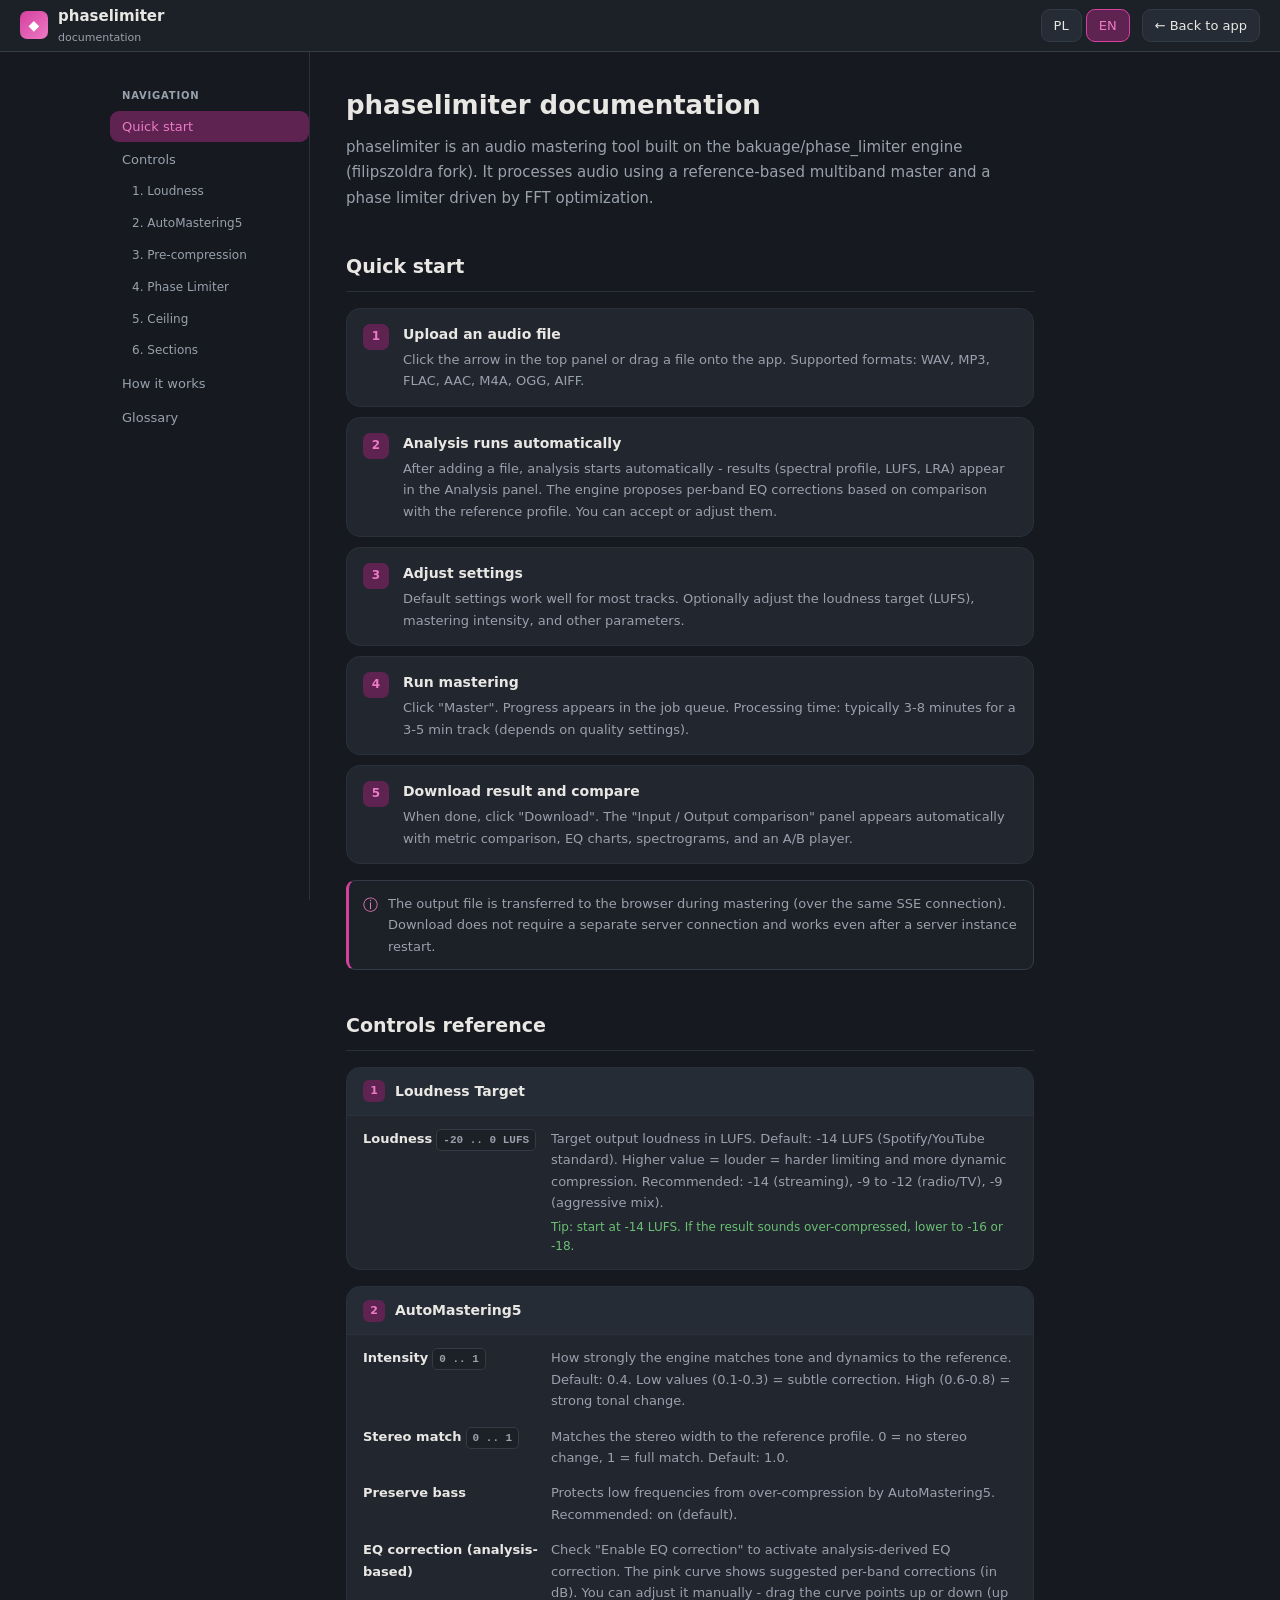
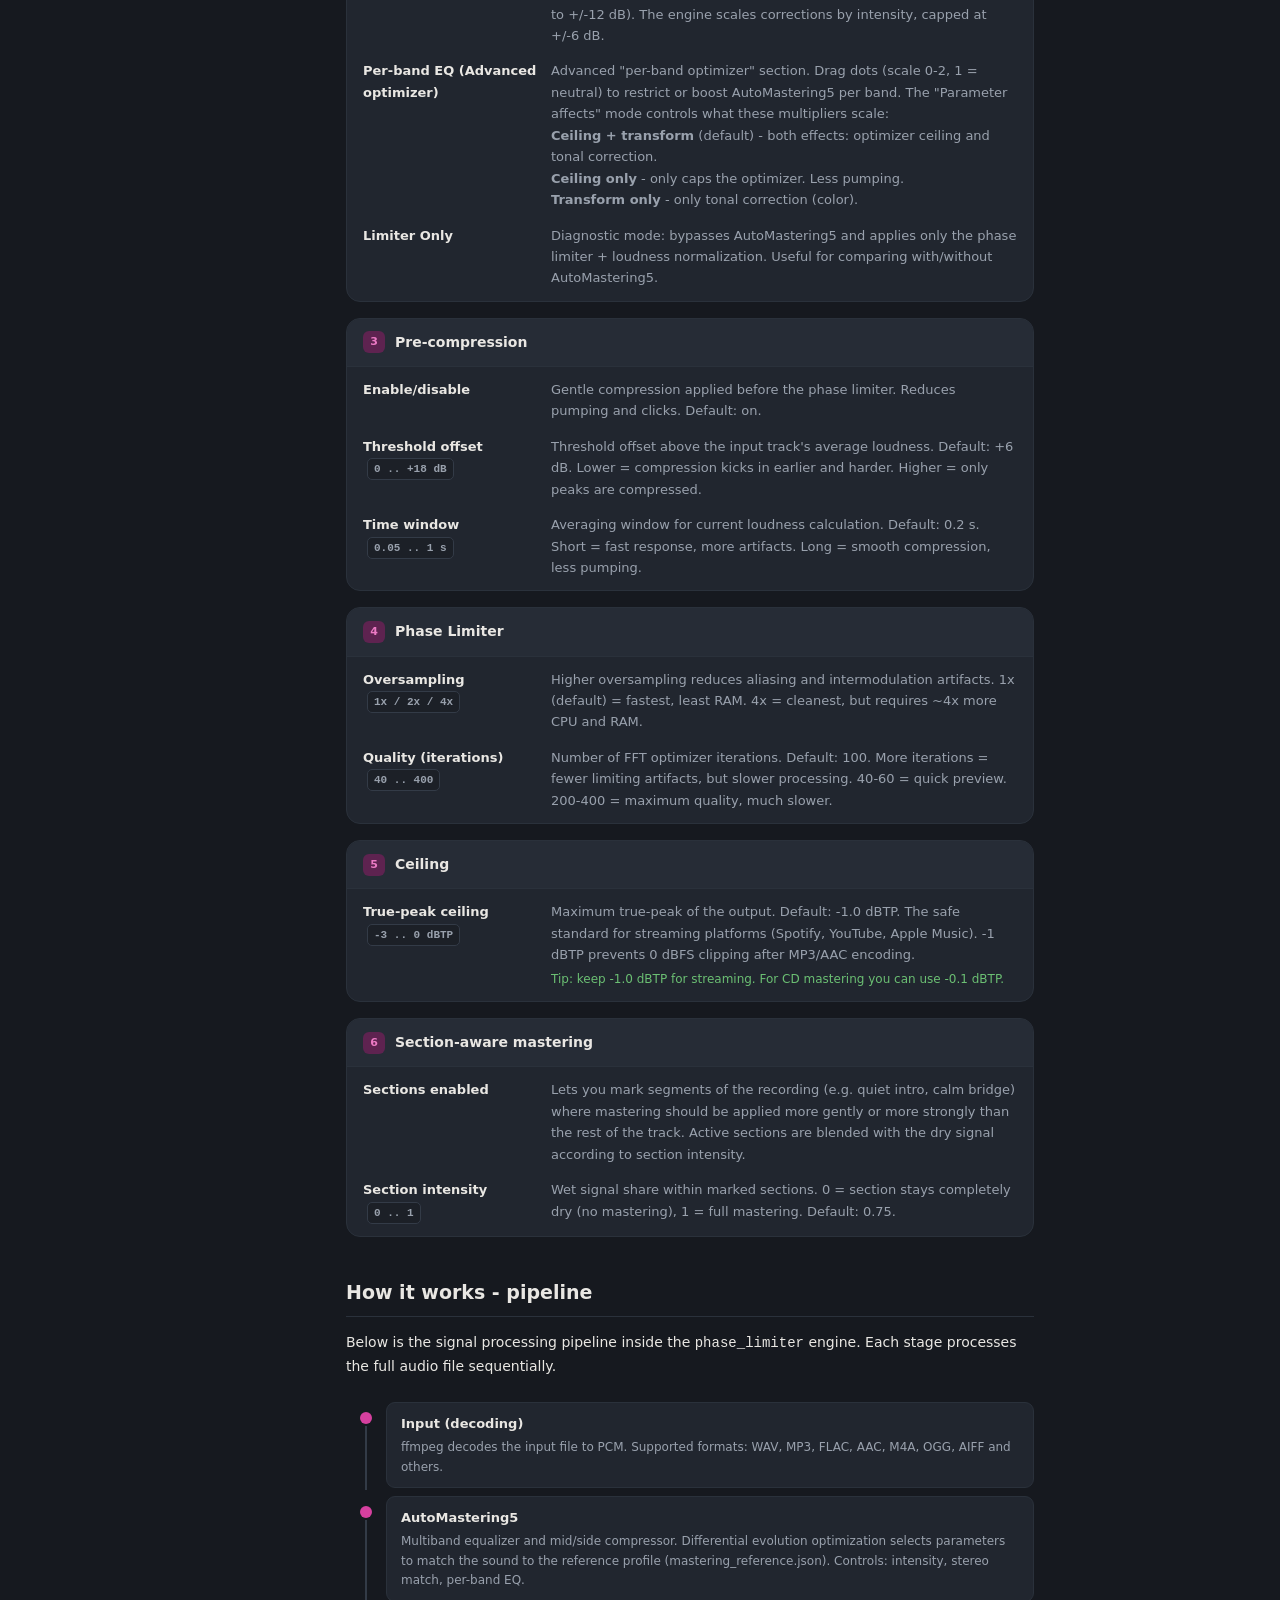
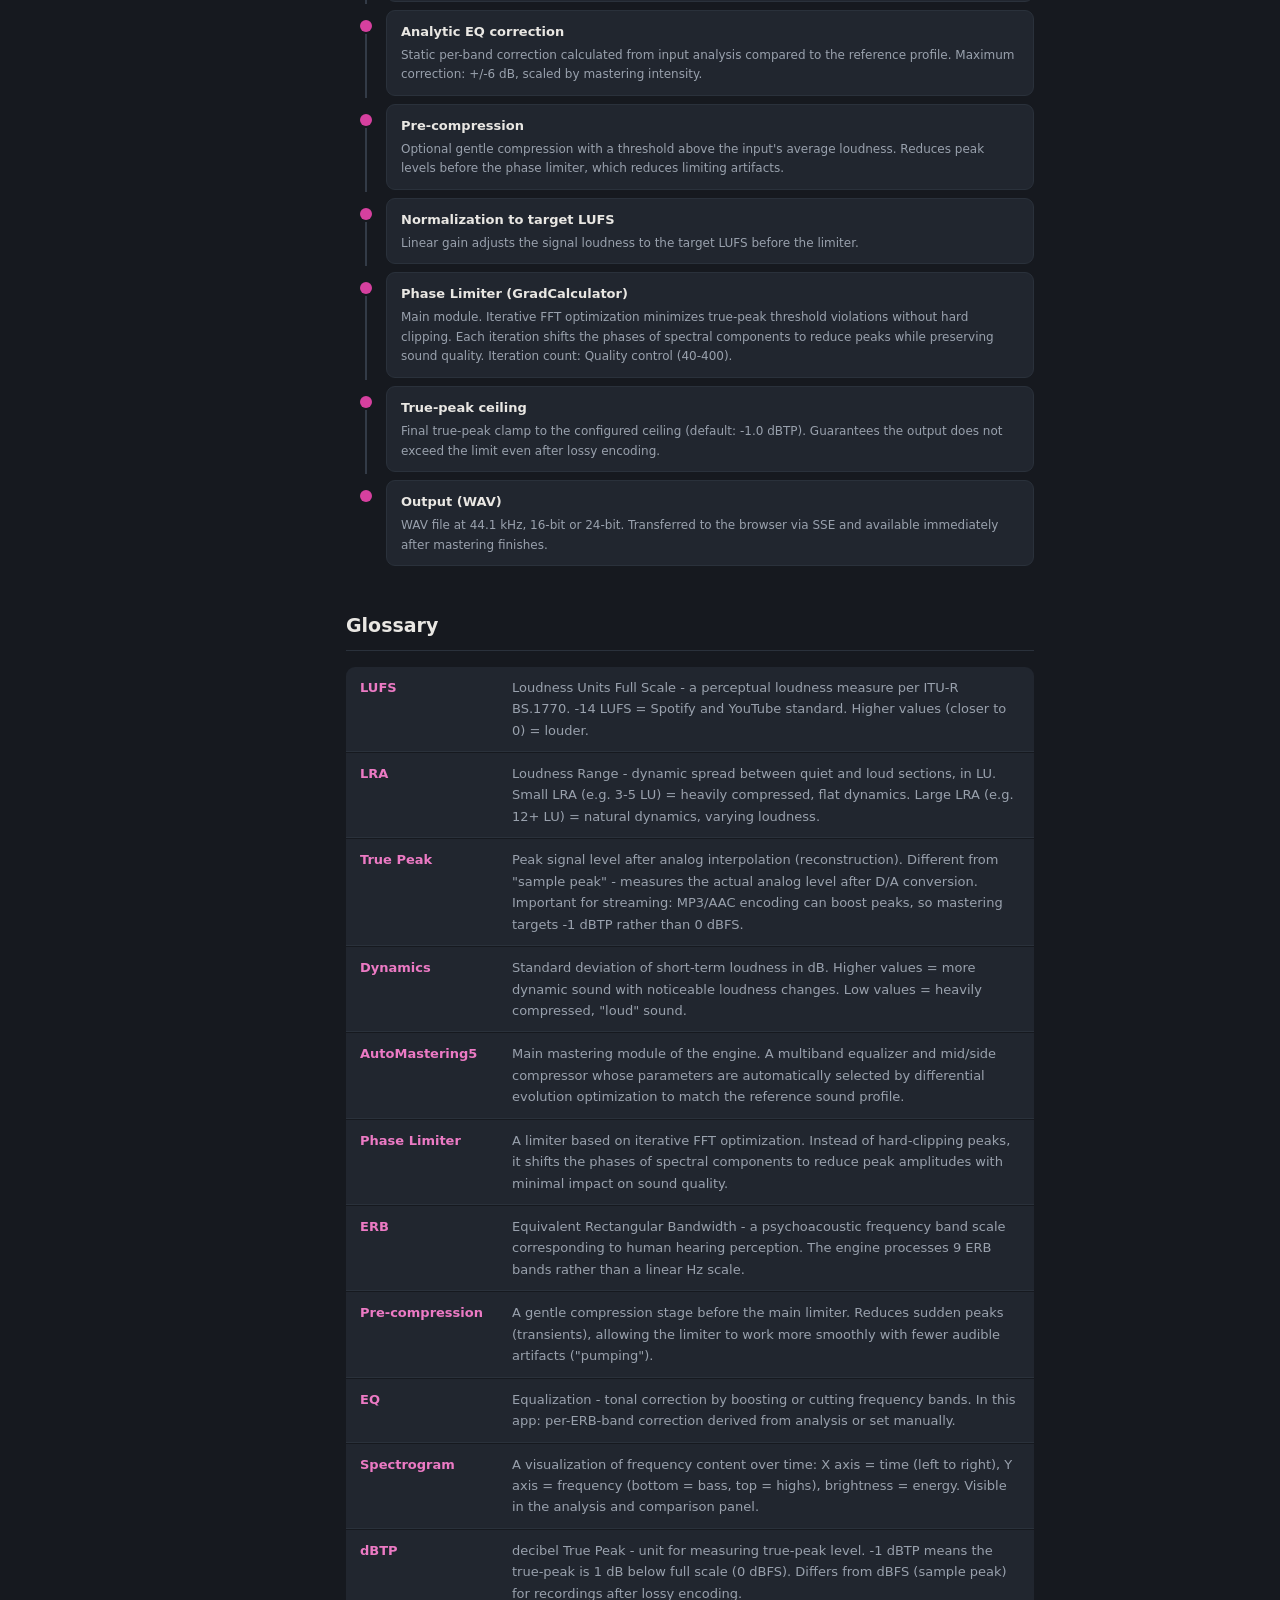
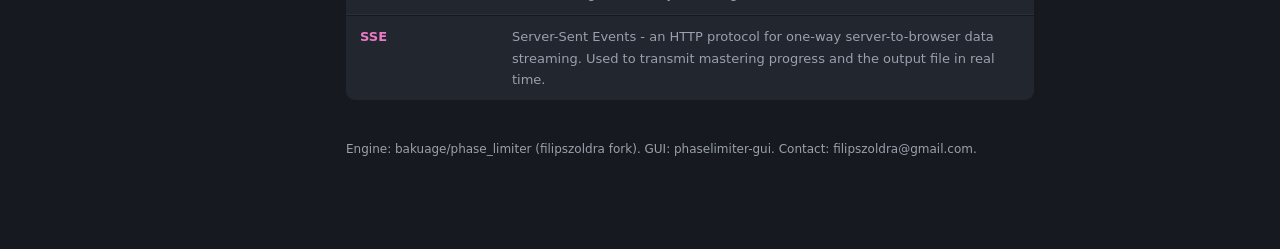
==== commit bbfdefe3: "fix: docs - analiza automatyczna, poprawne nazwy EQ correction vs Per-band EQ Co-Authored-By: Claude" ====
--- a/web/docs/index.html
+++ b/web/docs/index.html
@@ -454,10 +454,10 @@
       <div class="step-item">
         <div class="step-num">2</div>
         <div class="step-body">
-          <div class="step-title lang-pl">Analiza (opcjonalna, ale zalecana)</div>
-          <div class="step-title lang-en">Analysis (optional, but recommended)</div>
-          <div class="step-desc lang-pl">Kliknij "Analyze" aby uzyskac profil spektralny, LUFS, LRA i sugestie ustawien. Silnik automatycznie zaproponuje korekcje EQ per-pasmo na podstawie porownania z profilem referencyjnym.</div>
-          <div class="step-desc lang-en">Click "Analyze" to get a spectral profile, LUFS, LRA, and setting suggestions. The engine automatically proposes per-band EQ corrections based on comparison with the reference profile.</div>
+          <div class="step-title lang-pl">Analiza uruchamia sie automatycznie</div>
+          <div class="step-title lang-en">Analysis runs automatically</div>
+          <div class="step-desc lang-pl">Po dodaniu pliku analiza startuje sama - wyniki (profil spektralny, LUFS, LRA) pojawiaja sie w panelu Analysis. Silnik zaproponuje korekcje EQ per-pasmo na podstawie porownania z profilem referencyjnym. Mozesz je zaakceptowac lub dostosowac.</div>
+          <div class="step-desc lang-en">After adding a file, analysis starts automatically - results (spectral profile, LUFS, LRA) appear in the Analysis panel. The engine proposes per-band EQ corrections based on comparison with the reference profile. You can accept or adjust them.</div>
         </div>
       </div>
       <div class="step-item">
@@ -564,30 +564,30 @@
         </div>
         <div class="ctrl-row">
           <div>
-            <div class="ctrl-name lang-pl">Tryb EQ</div>
-            <div class="ctrl-name lang-en">EQ Mode</div>
-          </div>
-          <div>
-            <div class="ctrl-desc lang-pl">
-              <b>Ceiling + transform</b> (domyslny) - pelne dzialanie: ogranicza gorny puchar optymalizatora per-pasmo i realizuje korekcje tonalna.<br>
-              <b>Ceiling only</b> - tylko ograniczenie optimum, bez korekcji tonalnej. Mniej "pompowania" przy silnej korekcji.<br>
-              <b>Transform only</b> - tylko statyczna korekcja tonalna (przesunięcie barwy bez ingerencji w optimum).
+            <div class="ctrl-name lang-pl">EQ correction (korekcja analityczna)</div>
+            <div class="ctrl-name lang-en">EQ correction (analysis-based)</div>
+          </div>
+          <div>
+            <div class="ctrl-desc lang-pl">Zaznacz "Enable EQ correction" aby aktywowac korekcje EQ wynikajaca z analizy. Rozowa krzywa pokazuje sugerowane korekty per-pasmo (w dB). Mozesz ja recznie zmodyfikowac - przeciagnij punkty krzywej w gore lub w dol (do +/-12 dB). Silnik skaluje korekty przez intensywnosc i ogranicza do +/-6 dB.</div>
+            <div class="ctrl-desc lang-en">Check "Enable EQ correction" to activate analysis-derived EQ correction. The pink curve shows suggested per-band corrections (in dB). You can adjust it manually - drag the curve points up or down (up to +/-12 dB). The engine scales corrections by intensity, capped at +/-6 dB.</div>
+          </div>
+        </div>
+        <div class="ctrl-row">
+          <div>
+            <div class="ctrl-name lang-pl">Per-band EQ (Advanced optimizer)</div>
+            <div class="ctrl-name lang-en">Per-band EQ (Advanced optimizer)</div>
+          </div>
+          <div>
+            <div class="ctrl-desc lang-pl">Zaawansowana sekcja "Advanced: per-band optimizer". Przeciagnij punkty (skala 0-2, 1 = neutralny) aby ograniczyc lub wzmocnic dzialanie AutoMastering5 per-pasmo. Tryb dzialania ("Parameter affects") decyduje co skaluja te mnozniki:<br>
+              <b>Ceiling + transform</b> (domyslny) - oba efekty: puchar optimum i korekcja tonalna.<br>
+              <b>Ceiling only</b> - tylko ograniczenie optimum. Mniej "pompowania".<br>
+              <b>Transform only</b> - tylko korekcja tonalna (barwa).
             </div>
-            <div class="ctrl-desc lang-en">
-              <b>Ceiling + transform</b> (default) - full effect: caps optimizer upper bound per band and applies tonal correction.<br>
-              <b>Ceiling only</b> - only limits the optimizer ceiling, no tonal correction. Less pumping with strong corrections.<br>
-              <b>Transform only</b> - only static tonal correction (color shift without touching the optimizer).
+            <div class="ctrl-desc lang-en">Advanced "per-band optimizer" section. Drag dots (scale 0-2, 1 = neutral) to restrict or boost AutoMastering5 per band. The "Parameter affects" mode controls what these multipliers scale:<br>
+              <b>Ceiling + transform</b> (default) - both effects: optimizer ceiling and tonal correction.<br>
+              <b>Ceiling only</b> - only caps the optimizer. Less pumping.<br>
+              <b>Transform only</b> - only tonal correction (color).
             </div>
-          </div>
-        </div>
-        <div class="ctrl-row">
-          <div>
-            <div class="ctrl-name lang-pl">Korekcja EQ per-pasmo</div>
-            <div class="ctrl-name lang-en">Per-band EQ correction</div>
-          </div>
-          <div>
-            <div class="ctrl-desc lang-pl">Reczna korekcja tonalna - przeciagnij punkty krzywej EQ w gore lub w dol. Wartosc 0 dB = neutralna. Zaznacz "Enable EQ correction" aby aktywowac. Dostepne po kliknieciu "Analyze" (sugestie sa wypelniane automatycznie).</div>
-            <div class="ctrl-desc lang-en">Manual tonal correction - drag EQ curve points up or down. 0 dB = neutral. Check "Enable EQ correction" to activate. Available after clicking "Analyze" (suggestions are filled in automatically).</div>
           </div>
         </div>
         <div class="ctrl-row">
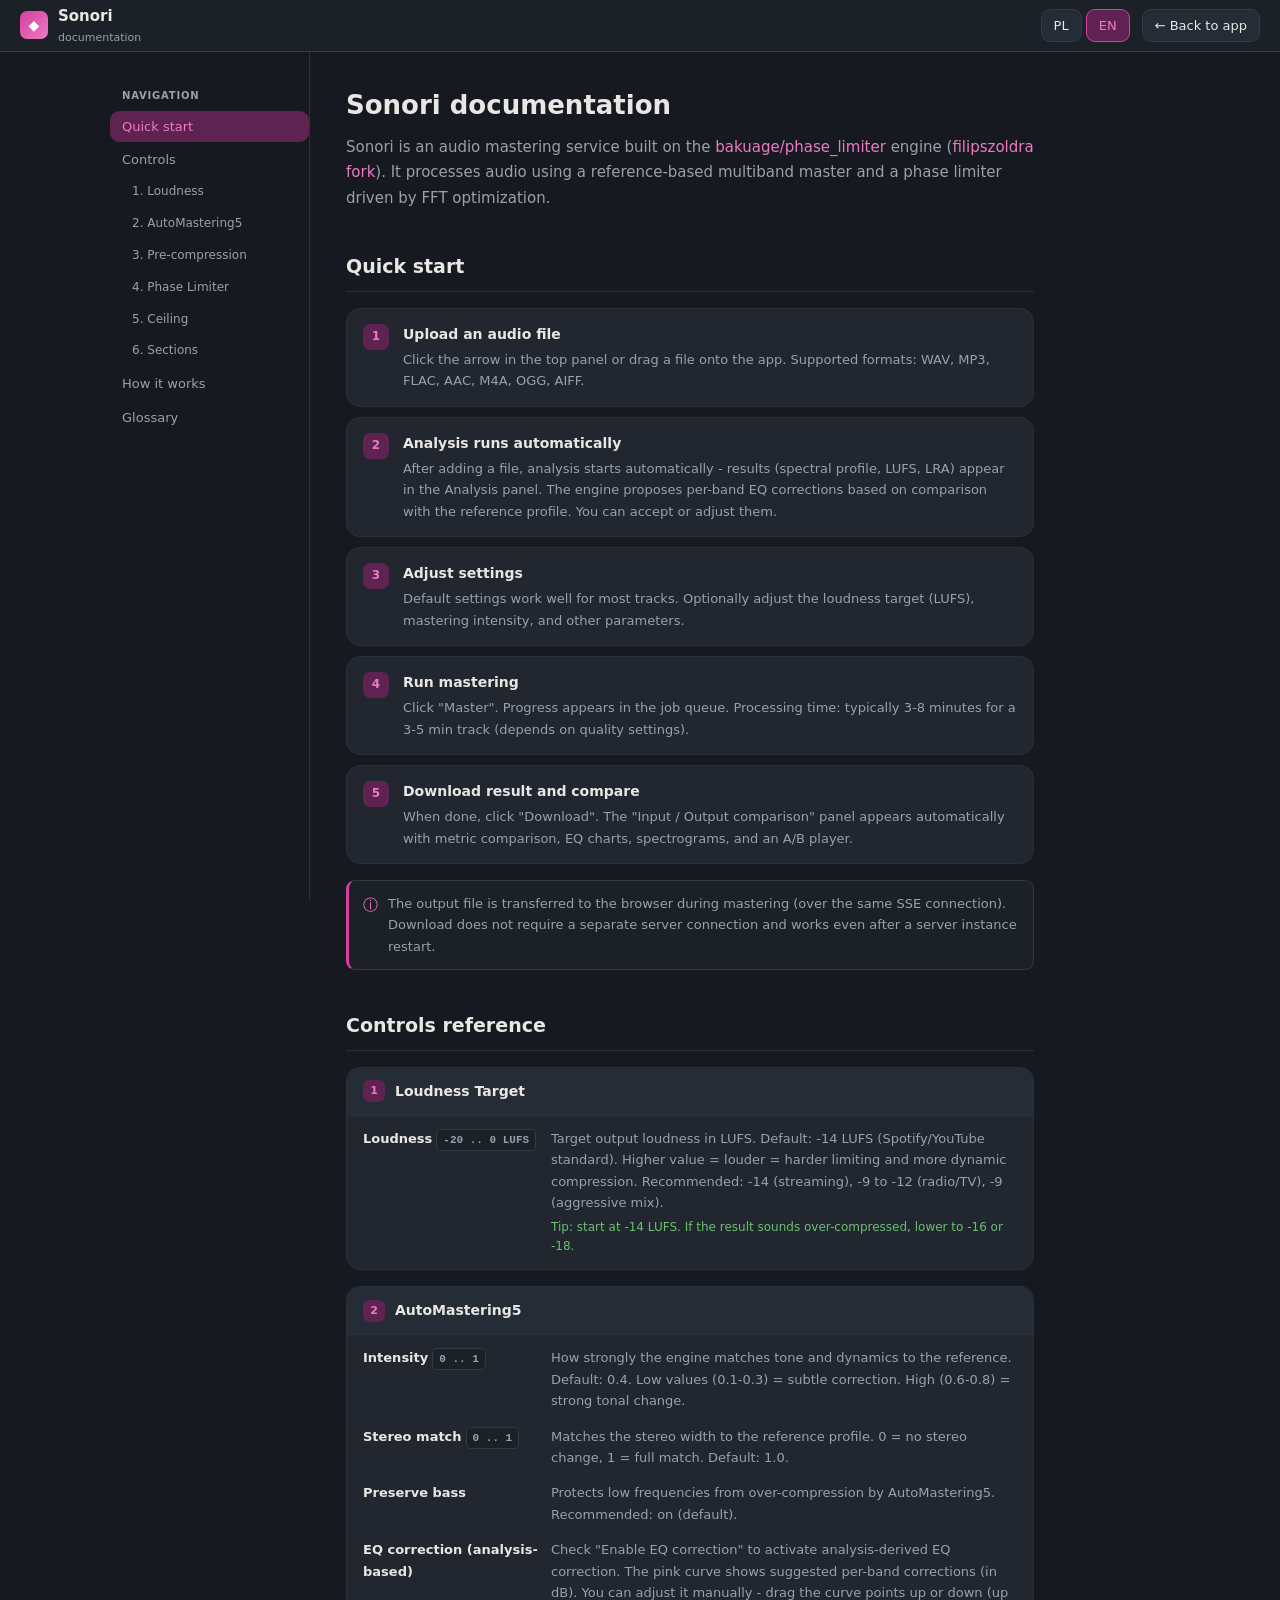
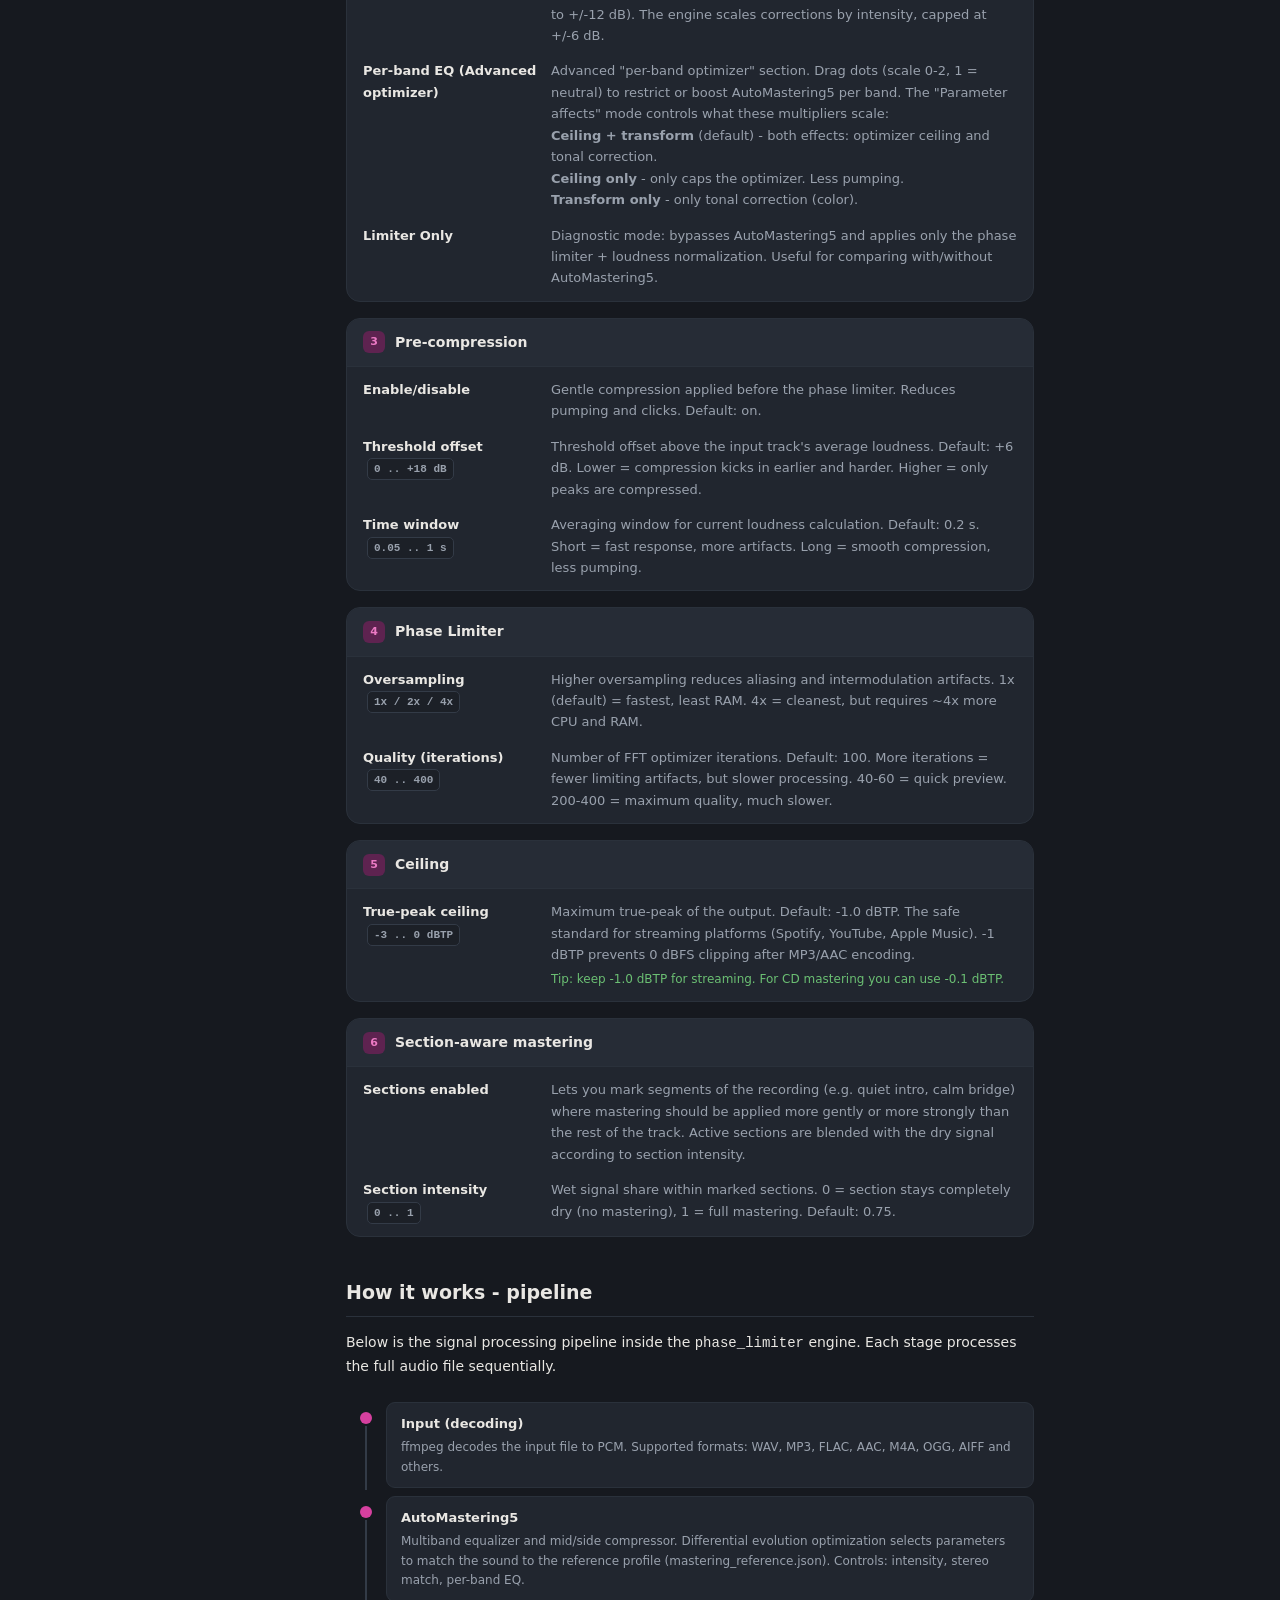
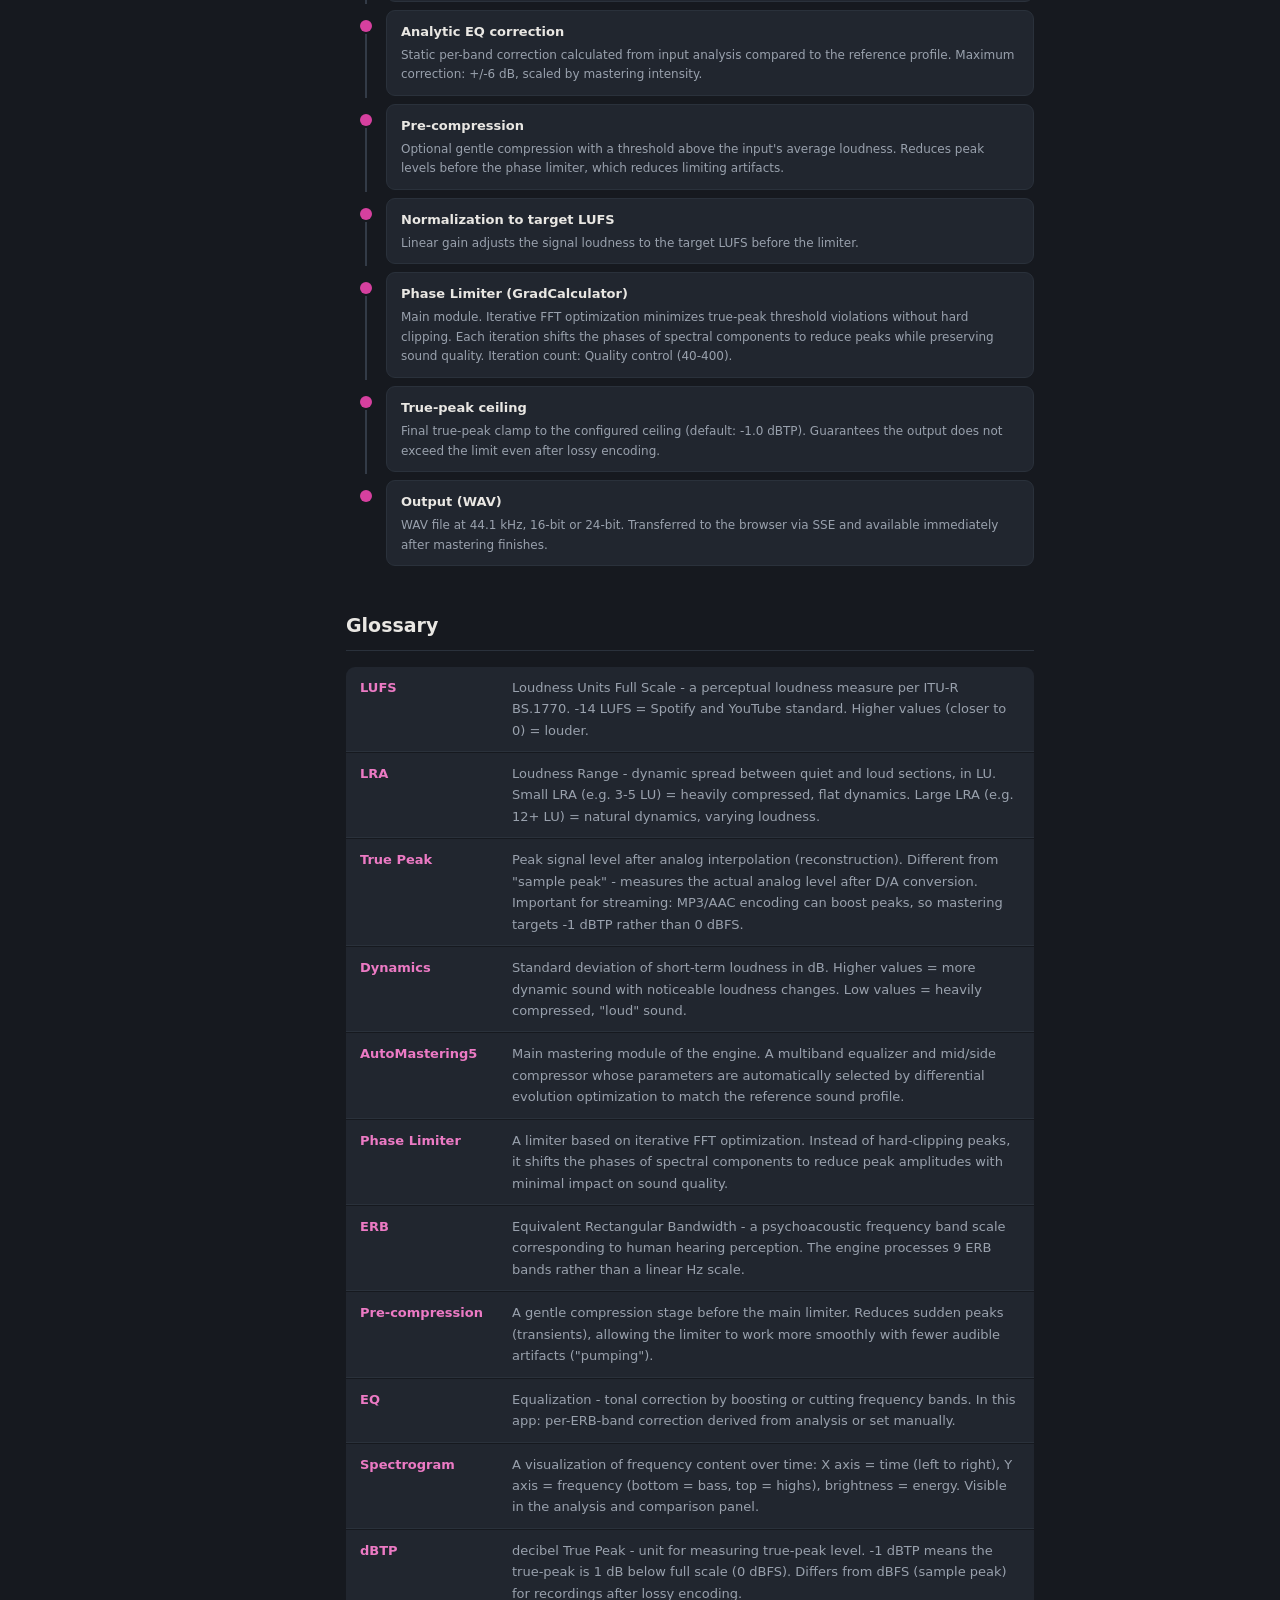
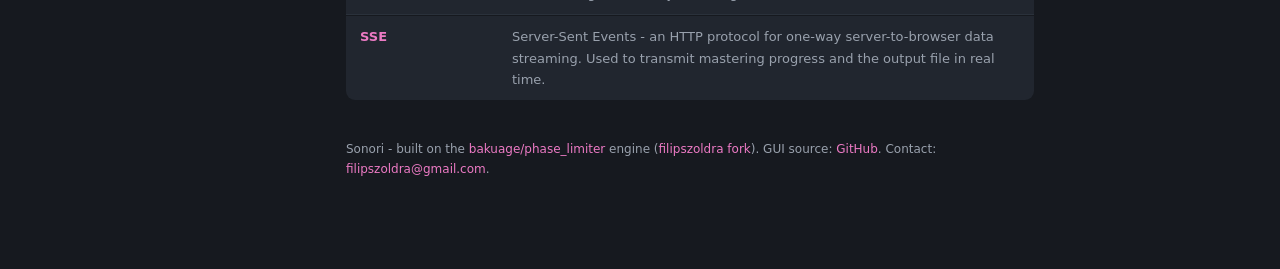
==== commit 2941af2a: "feat: rebrand to Sonori, remove Limiter Only, min-instances 0, favicon, GitHub links - Rebrand: titl" ====
--- a/web/docs/index.html
+++ b/web/docs/index.html
@@ -3,7 +3,8 @@
 <head>
 <meta charset="UTF-8" />
 <meta name="viewport" content="width=device-width, initial-scale=1.0" />
-<title>phaselimiter - dokumentacja / docs</title>
+<title>Sonori - dokumentacja / docs</title>
+<link rel="icon" type="image/svg+xml" href="/favicon.svg">
 <style>
 *, *::before, *::after { box-sizing: border-box; margin: 0; padding: 0; }
 
@@ -349,7 +350,7 @@
   <div class="topbar-brand">
     <div class="logo">◆</div>
     <div>
-      <div>phaselimiter</div>
+      <div>Sonori</div>
       <div class="subtitle lang-pl">dokumentacja</div>
       <div class="subtitle lang-en">documentation</div>
     </div>
@@ -421,17 +422,21 @@
 
     <!-- TITLE -->
     <h1>
-      <span class="lang-pl">Dokumentacja phaselimiter</span>
-      <span class="lang-en">phaselimiter documentation</span>
+      <span class="lang-pl">Dokumentacja Sonori</span>
+      <span class="lang-en">Sonori documentation</span>
     </h1>
     <p class="lead lang-pl">
-      phaselimiter to narzedzie do masteringu audio oparte na silniku bakuage/phase_limiter
-      (fork filipszoldra). Przetwarza pliki audio uzywajac wielopasmowego mastera referencyjnego
+      Sonori to serwis do masteringu audio oparty na silniku
+      <a href="https://github.com/bakuage/phaselimiter" target="_blank">bakuage/phase_limiter</a>
+      (fork <a href="https://github.com/filipszoldra/phaselimiter" target="_blank">filipszoldra/phaselimiter</a>).
+      Przetwarza pliki audio uzywajac wielopasmowego mastera referencyjnego
       i fazowego limitera opartego na optymalizacji FFT.
     </p>
     <p class="lead lang-en">
-      phaselimiter is an audio mastering tool built on the bakuage/phase_limiter engine
-      (filipszoldra fork). It processes audio using a reference-based multiband master
+      Sonori is an audio mastering service built on the
+      <a href="https://github.com/bakuage/phaselimiter" target="_blank">bakuage/phase_limiter</a>
+      engine (<a href="https://github.com/filipszoldra/phaselimiter" target="_blank">filipszoldra fork</a>).
+      It processes audio using a reference-based multiband master
       and a phase limiter driven by FFT optimization.
     </p>
 
@@ -881,8 +886,18 @@
     </div>
 
     <p style="margin-top:40px;font-size:12px;color:var(--muted)">
-      <span class="lang-pl">Silnik: bakuage/phase_limiter (fork filipszoldra). GUI: phaselimiter-gui. Kontakt: filipszoldra@gmail.com.</span>
-      <span class="lang-en">Engine: bakuage/phase_limiter (filipszoldra fork). GUI: phaselimiter-gui. Contact: filipszoldra@gmail.com.</span>
+      <span class="lang-pl">
+        Sonori - serwis zbudowany na silniku <a href="https://github.com/bakuage/phaselimiter" target="_blank">bakuage/phase_limiter</a>
+        (fork <a href="https://github.com/filipszoldra/phaselimiter" target="_blank">filipszoldra</a>).
+        Kod GUI: <a href="https://github.com/filipszoldra/phaselimiter-gui" target="_blank">GitHub</a>.
+        Kontakt: <a href="mailto:filipszoldra@gmail.com">filipszoldra@gmail.com</a>.
+      </span>
+      <span class="lang-en">
+        Sonori - built on the <a href="https://github.com/bakuage/phaselimiter" target="_blank">bakuage/phase_limiter</a>
+        engine (<a href="https://github.com/filipszoldra/phaselimiter" target="_blank">filipszoldra fork</a>).
+        GUI source: <a href="https://github.com/filipszoldra/phaselimiter-gui" target="_blank">GitHub</a>.
+        Contact: <a href="mailto:filipszoldra@gmail.com">filipszoldra@gmail.com</a>.
+      </span>
     </p>
 
   </main>
